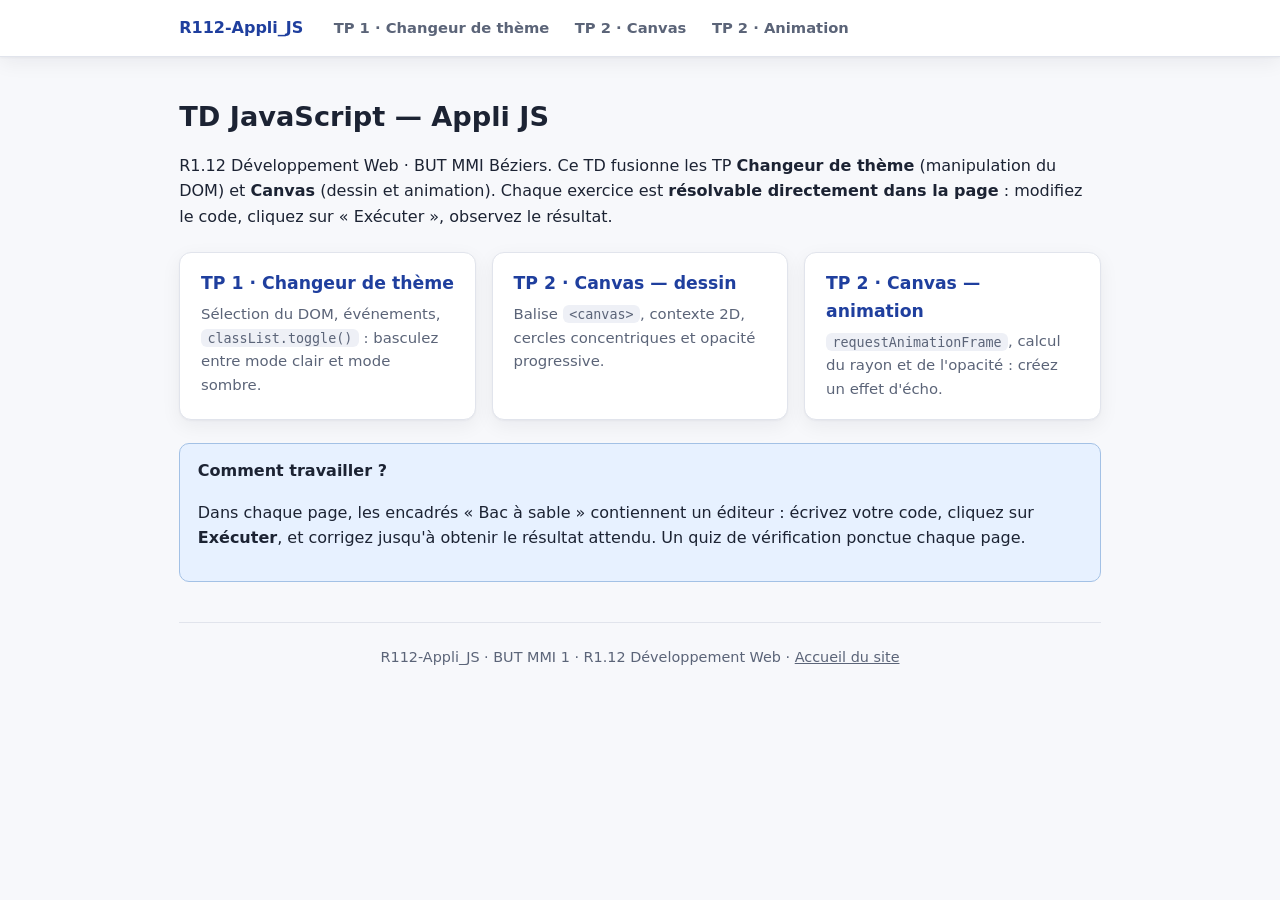
==== index.html @ 881c13f1 "TP fusionné Changeur de thème + Canvas, charte bases_de_js, exercices résolvables, corrigés séparés" ====
<!DOCTYPE html>
<html lang="fr">
  <head>
    <meta charset="UTF-8" />
    <meta name="viewport" content="width=device-width, initial-scale=1.0" />
    <title>R112-Appli_JS — TD JavaScript</title>
    <link rel="stylesheet" href="css/style.css" />
  </head>
  <body>
    <a class="skip-link" href="#contenu">Aller au contenu</a>
    <header class="site-header">
      <div class="wrap">
        <a class="brand" href="index.html">R112-Appli_JS</a>
        <nav>
          <a href="td/theme.html">TP 1 · Changeur de thème</a>
          <a href="td/canvas.html">TP 2 · Canvas</a>
          <a href="td/canvas-animation.html">TP 2 · Animation</a>
        </nav>
      </div>
    </header>

    <main id="contenu">
      <h1>TD JavaScript — Appli JS</h1>
      <p>
        R1.12 Développement Web · BUT MMI Béziers. Ce TD fusionne les TP
        <strong>Changeur de thème</strong> (manipulation du DOM) et
        <strong>Canvas</strong> (dessin et animation). Chaque exercice est
        <strong>résolvable directement dans la page</strong> : modifiez le code,
        cliquez sur « Exécuter », observez le résultat.
      </p>

      <div class="cards">
        <a class="card" href="td/theme.html">
          <h3>TP 1 · Changeur de thème</h3>
          <p>Sélection du DOM, événements, <code>classList.toggle()</code> : basculez entre mode clair et mode sombre.</p>
        </a>
        <a class="card" href="td/canvas.html">
          <h3>TP 2 · Canvas — dessin</h3>
          <p>Balise <code>&lt;canvas&gt;</code>, contexte 2D, cercles concentriques et opacité progressive.</p>
        </a>
        <a class="card" href="td/canvas-animation.html">
          <h3>TP 2 · Canvas — animation</h3>
          <p><code>requestAnimationFrame</code>, calcul du rayon et de l'opacité : créez un effet d'écho.</p>
        </a>
      </div>

      <div class="callout info">
        <h4>Comment travailler ?</h4>
        <p>
          Dans chaque page, les encadrés « Bac à sable » contiennent un éditeur :
          écrivez votre code, cliquez sur <strong>Exécuter</strong>, et corrigez
          jusqu'à obtenir le résultat attendu. Un quiz de vérification ponctue
          chaque page.
        </p>
      </div>

      <footer class="site-footer">
        R112-Appli_JS · BUT MMI 1 · R1.12 Développement Web ·
        <a href="index.html">Accueil du site</a>
      </footer>
    </main>

    <script src="js/bac-a-sable.js"></script>
  </body>
</html>
---- css/style.css ----
/* ============================================================
   R112-Appli_JS — TP fusionné (BUT MMI 1)
   Charte identique à bases_de_js / algorithmique.
   ============================================================ */

:root {
  --bg: #f7f8fb;
  --bg-alt: #ffffff;
  --text: #1c2333;
  --text-muted: #5b6478;
  --border: #e1e4ec;
  --primary: #2f5fd9;
  --primary-dark: #1f3f9e;
  --primary-bg: #eaf0ff;
  --accent-a: #2f7fd9;
  --accent-a-bg: #e7f1ff;
  --accent-b: #b5560f;
  --accent-b-bg: #fdeee0;
  --ok: #1f8a55;
  --ok-bg: #e5f6ec;
  --warn: #b8871a;
  --warn-bg: #fbf1dc;
  --danger: #c23b3b;
  --danger-bg: #fbe8e8;
  --code-bg: #eef0f6;
  --shadow: 0 1px 2px rgba(20, 25, 40, 0.04), 0 6px 20px rgba(20, 25, 40, 0.06);
  --radius: 12px;
  font-size: 16px;
}

@media (prefers-color-scheme: dark) {
  :root {
    --bg: #12141c;
    --bg-alt: #1a1d29;
    --text: #e7e9f2;
    --text-muted: #a2a8bd;
    --border: #2a2e3d;
    --primary: #6f93ef;
    --primary-dark: #a9c0f7;
    --primary-bg: #1c2740;
    --accent-a: #6fa8ef;
    --accent-a-bg: #17263d;
    --accent-b: #e0955a;
    --accent-b-bg: #3a2716;
    --ok: #55c98a;
    --ok-bg: #113524;
    --warn: #e3b955;
    --warn-bg: #3a2f10;
    --danger: #e37272;
    --danger-bg: #3a1a1a;
    --code-bg: #20232f;
    --shadow: 0 1px 2px rgba(0, 0, 0, 0.3), 0 6px 20px rgba(0, 0, 0, 0.35);
  }
}

* { box-sizing: border-box; }

body {
  margin: 0;
  background: var(--bg);
  color: var(--text);
  font-family: "Segoe UI", system-ui, -apple-system, "Helvetica Neue", Arial, sans-serif;
  line-height: 1.6;
}

/* ---------- En-tête / pied de page ---------- */

.site-header {
  position: sticky;
  top: 0;
  z-index: 20;
  background: var(--bg-alt);
  border-bottom: 1px solid var(--border);
  box-shadow: var(--shadow);
}
.site-header .wrap {
  max-width: 60rem;
  margin: 0 auto;
  padding: 0.7rem 1.2rem;
  display: flex;
  flex-wrap: wrap;
  align-items: center;
  gap: 0.6rem 1.2rem;
}
.site-header .brand {
  font-weight: 800;
  color: var(--primary-dark);
  text-decoration: none;
}
.site-header nav {
  display: flex;
  flex-wrap: wrap;
  gap: 0.2rem;
}
.site-header nav a {
  color: var(--text-muted);
  text-decoration: none;
  padding: 0.3rem 0.7rem;
  border-radius: 999px;
  font-size: 0.92rem;
  font-weight: 600;
}
.site-header nav a:hover { background: var(--primary-bg); color: var(--primary-dark); }
.site-header nav a.active { background: var(--primary-bg); color: var(--primary-dark); }

.site-footer {
  max-width: 60rem;
  margin: 2.5rem auto 0;
  padding: 1.4rem 1.2rem 2.2rem;
  border-top: 1px solid var(--border);
  color: var(--text-muted);
  font-size: 0.9rem;
  text-align: center;
}
footer a { color: inherit; }

main {
  max-width: 60rem;
  margin: 0 auto;
  padding: 1.6rem 1.2rem 0;
}

h1 { font-size: 1.7rem; line-height: 1.25; }
h2 { font-size: 1.3rem; margin-top: 2.2rem; }
h3 { font-size: 1.08rem; }

a { color: var(--primary); }

code {
  background: var(--code-bg);
  border-radius: 6px;
  padding: 0.1rem 0.4rem;
  font-family: ui-monospace, "Cascadia Code", Consolas, monospace;
  font-size: 0.9em;
}
pre {
  background: var(--code-bg);
  border-radius: 10px;
  padding: 0.9rem 1.1rem;
  overflow-x: auto;
}
pre code { background: transparent; padding: 0; }

.skip-link {
  position: absolute;
  left: -9999px;
}
.skip-link:focus {
  left: 1rem; top: 1rem;
  background: var(--bg-alt); padding: 0.5rem 1rem;
  border-radius: 8px; z-index: 50;
}

/* ---------- Cartes du menu ---------- */

.cards {
  display: grid;
  gap: 1rem;
  grid-template-columns: repeat(auto-fit, minmax(240px, 1fr));
  margin: 1.4rem 0;
}
.card {
  display: block;
  background: var(--bg-alt);
  border: 1px solid var(--border);
  border-radius: var(--radius);
  padding: 1.1rem 1.3rem;
  text-decoration: none;
  color: inherit;
  box-shadow: var(--shadow);
  transition: transform 0.12s ease;
}
.card:hover { transform: translateY(-2px); }
.card h3 { margin: 0 0 0.3rem; color: var(--primary-dark); }
.card p { margin: 0; color: var(--text-muted); font-size: 0.93rem; }

/* ---------- Encadrés ---------- */

.callout {
  border-radius: 10px;
  padding: 0.9rem 1.1rem;
  margin: 1.1rem 0;
  border: 1px solid var(--border);
  background: var(--bg-alt);
}
.callout h4 { margin: 0 0 0.4rem; }
.callout.warn { background: var(--warn-bg); border-color: color-mix(in srgb, var(--warn) 35%, var(--border)); }
.callout.info { background: var(--accent-a-bg); border-color: color-mix(in srgb, var(--accent-a) 35%, var(--border)); }
.callout.ok { background: var(--ok-bg); border-color: color-mix(in srgb, var(--ok) 35%, var(--border)); }

.note {
  background: var(--accent-a-bg);
  border: 1px solid color-mix(in srgb, var(--accent-a) 35%, var(--border));
  border-radius: 10px;
  padding: 0.9rem 1.1rem;
  margin: 1.1rem 0;
}

/* ---------- Bac à sable (exercices résolvables) ---------- */

.essai {
  background: var(--bg-alt);
  border: 1px solid var(--border);
  border-radius: var(--radius);
  padding: 0.9rem 1.1rem;
  margin: 1.1rem 0;
  box-shadow: var(--shadow);
}
.essai-titre {
  font-weight: 800;
  font-size: 0.85rem;
  text-transform: uppercase;
  letter-spacing: 0.05em;
  color: var(--accent-b);
  margin-bottom: 0.6rem;
}
.essai textarea {
  width: 100%;
  min-height: 9rem;
  resize: vertical;
  font-family: ui-monospace, "Cascadia Code", Consolas, monospace;
  font-size: 0.9rem;
  background: var(--code-bg);
  color: var(--text);
  border: 1px solid var(--border);
  border-radius: 10px;
  padding: 0.8rem;
  white-space: pre;
}
.essai-actions { display: flex; gap: 0.6rem; margin-top: 0.7rem; flex-wrap: wrap; }
.essai button {
  font: inherit;
  font-weight: 700;
  border: none;
  border-radius: 999px;
  padding: 0.45rem 1.1rem;
  cursor: pointer;
  background: var(--primary);
  color: #fff;
}
.essai button.secondary { background: var(--code-bg); color: var(--text); }
.essai-output {
  margin-top: 0.8rem;
  background: #10131c;
  color: #d7e2ff;
  font-family: ui-monospace, Consolas, monospace;
  font-size: 0.85rem;
  border-radius: 10px;
  padding: 0.8rem;
  min-height: 2.2rem;
  max-height: 18rem;
  overflow: auto;
  white-space: pre-wrap;
}
.essai-output:empty { display: none; }
.essai-output .err { color: #ff9d9d; }

.essai-demo {
  margin-top: 0.8rem;
  border: 1px dashed var(--border);
  border-radius: 10px;
  padding: 0.9rem;
  min-height: 2rem;
}

/* ---------- Quiz ---------- */

.quiz {
  background: var(--bg-alt);
  border: 1px solid var(--border);
  border-radius: var(--radius);
  padding: 1rem 1.2rem;
  margin: 1.1rem 0;
}
.quiz-question { font-weight: 700; margin-top: 0; }
.quiz-choix { display: flex; flex-wrap: wrap; gap: 0.5rem; }
.quiz-choix button {
  font: inherit;
  border: 1px solid var(--border);
  background: var(--bg);
  color: var(--text);
  border-radius: 999px;
  padding: 0.35rem 1rem;
  cursor: pointer;
}
.quiz-choix button.correct { background: var(--ok-bg); border-color: var(--ok); color: var(--ok); font-weight: 700; }
.quiz-choix button.wrong { background: var(--danger-bg); border-color: var(--danger); color: var(--danger); }
.quiz-explication {
  background: var(--ok-bg);
  border: 1px solid color-mix(in srgb, var(--ok) 35%, var(--border));
  border-radius: 10px;
  padding: 0.7rem 1rem;
  margin-top: 0.8rem;
}

/* ---------- Aperçu de la démo ---------- */

.apercu {
  background: var(--bg-alt);
  border: 1px solid var(--border);
  border-radius: var(--radius);
  padding: 1rem;
  margin: 1.1rem 0;
}
.apercu canvas { max-width: 100%; background: #fff; border: 1px solid var(--border); border-radius: 8px; }

/* Bouton de thème du TP 1 */

#toggle-theme-btn {
  font: inherit;
  font-weight: 700;
  border: none;
  border-radius: 999px;
  padding: 0.55rem 1.3rem;
  cursor: pointer;
  background: var(--primary);
  color: #fff;
}
.dark-theme {
  --bg: #12141c;
  --bg-alt: #1a1d29;
  --text: #e7e9f2;
  --text-muted: #a2a8bd;
  --border: #2a2e3d;
  --primary: #6f93ef;
  --primary-dark: #a9c0f7;
  --primary-bg: #1c2740;
  --code-bg: #20232f;
}

@media (max-width: 700px) {
  .site-header { position: static; }
}
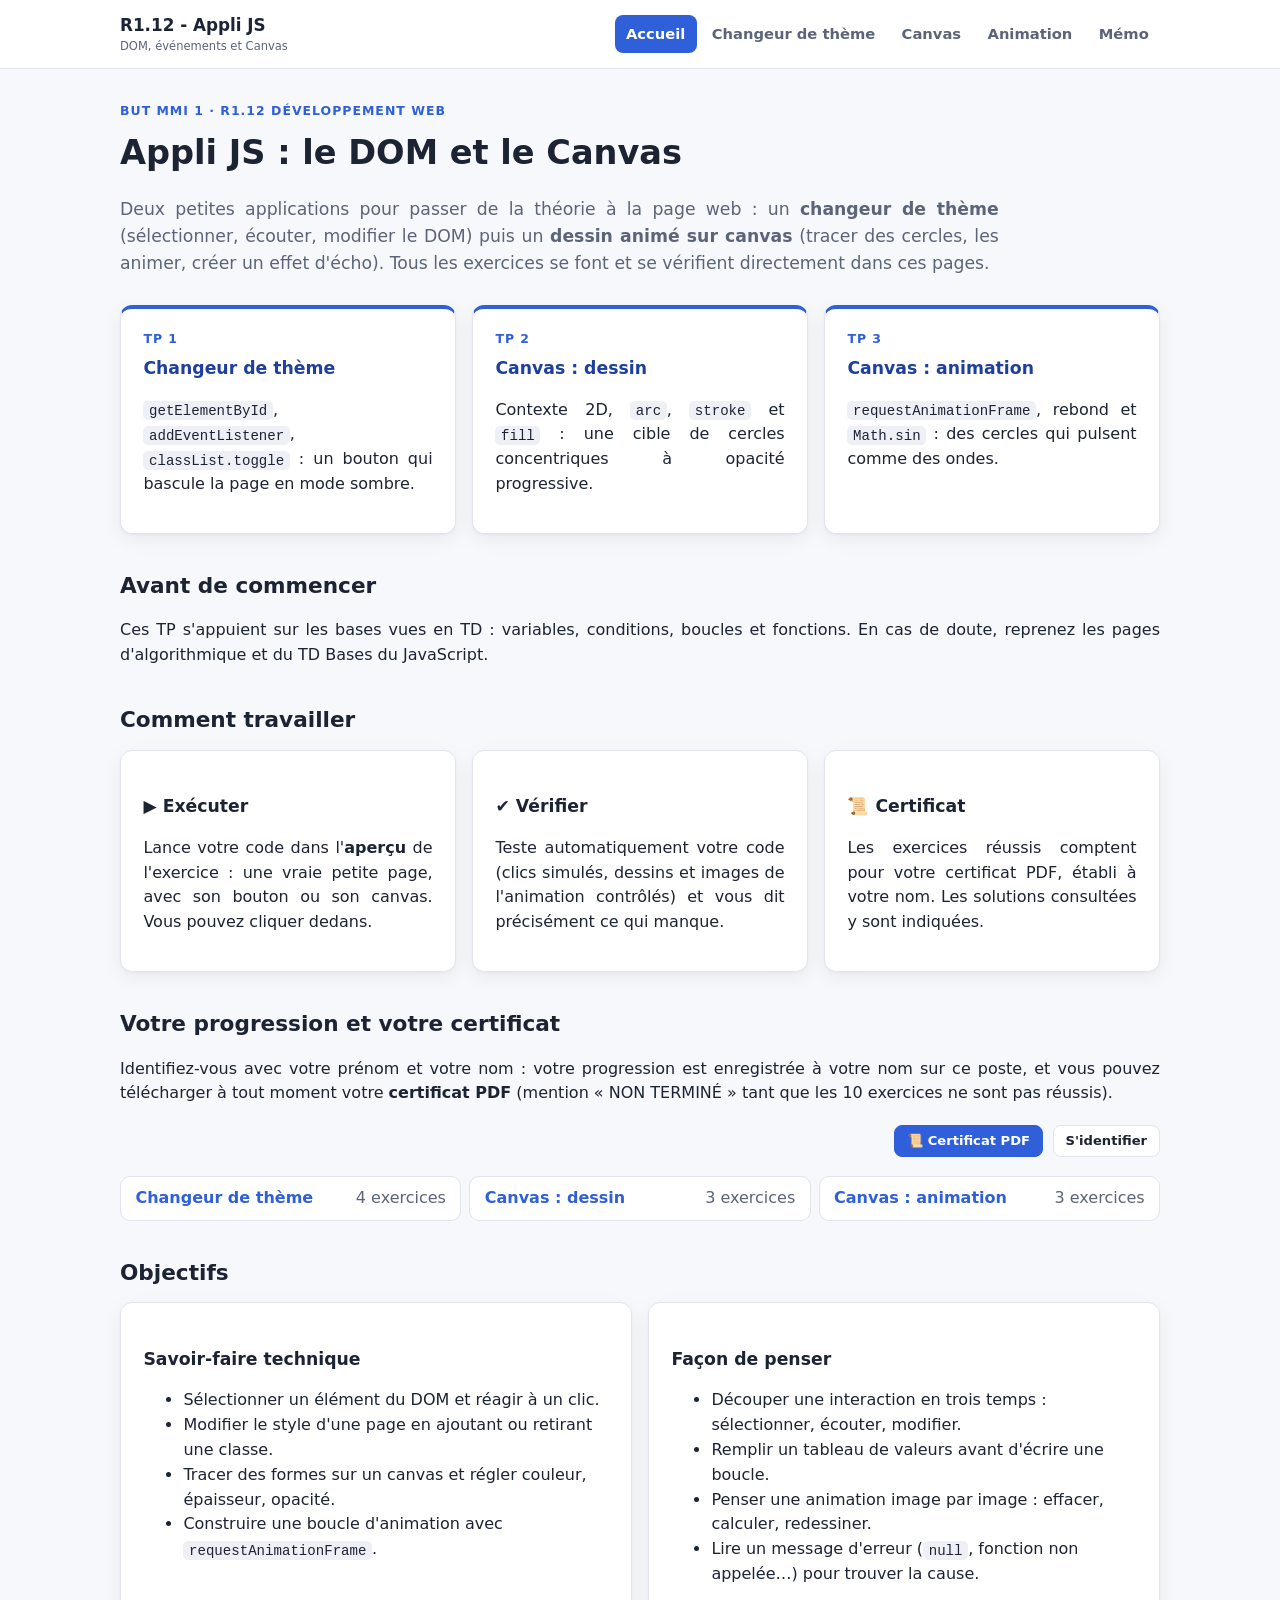
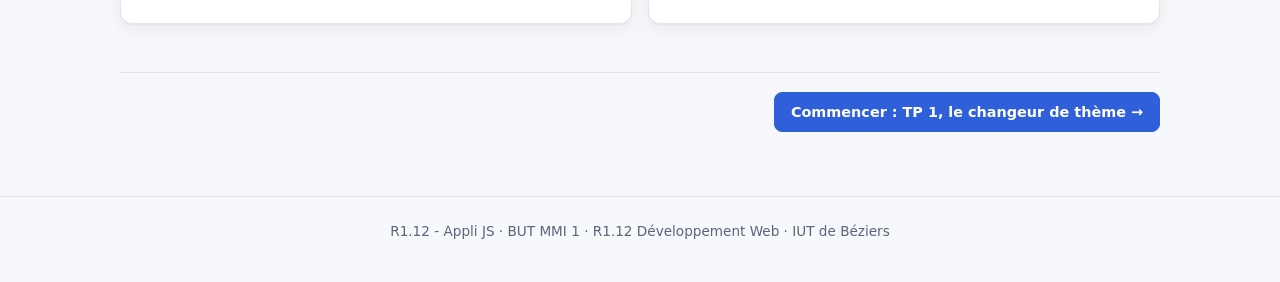
==== commit edf784a7: "Refonte dans l'esprit de bases_de_js : cours, ateliers vérifiés et certificat PDF Les exercices d'or" ====
--- a/index.html
+++ b/index.html
@@ -1,65 +1,135 @@
-<!DOCTYPE html>
+<!doctype html>
 <html lang="fr">
   <head>
     <meta charset="UTF-8" />
     <meta name="viewport" content="width=device-width, initial-scale=1.0" />
-    <title>R112-Appli_JS — TD JavaScript</title>
+    <title>R1.12 - Appli JS · BUT MMI 1</title>
+    <link rel="icon" href="data:image/svg+xml,%3Csvg xmlns=%27http://www.w3.org/2000/svg%27 viewBox=%270 0 100 100%27%3E%3Crect x=%276%27 y=%276%27 width=%2788%27 height=%2788%27 rx=%2714%27 fill=%27%232f5fd9%27/%3E%3Ccircle cx=%2750%27 cy=%2750%27 r=%2730%27 fill=%27none%27 stroke=%27%23fff%27 stroke-width=%278%27/%3E%3Ccircle cx=%2750%27 cy=%2750%27 r=%2712%27 fill=%27%23b5560f%27/%3E%3C/svg%3E" />
     <link rel="stylesheet" href="css/style.css" />
   </head>
-  <body>
+  <body data-page="index">
     <a class="skip-link" href="#contenu">Aller au contenu</a>
+
     <header class="site-header">
-      <div class="wrap">
-        <a class="brand" href="index.html">R112-Appli_JS</a>
-        <nav>
-          <a href="td/theme.html">TP 1 · Changeur de thème</a>
-          <a href="td/canvas.html">TP 2 · Canvas</a>
-          <a href="td/canvas-animation.html">TP 2 · Animation</a>
-        </nav>
-      </div>
+      <nav class="nav-wrap">
+        <a class="brand" href="index.html"
+          >R1.12 - Appli JS
+          <small>DOM, événements et Canvas</small>
+        </a>
+        <div class="site-nav">
+          <a href="index.html" data-nav="index">Accueil</a>
+          <a href="theme.html" data-nav="theme">Changeur de thème</a>
+          <a href="canvas.html" data-nav="canvas">Canvas</a>
+          <a href="animation.html" data-nav="animation">Animation</a>
+          <a href="memo.html" data-nav="memo">Mémo</a>
+        </div>
+      </nav>
     </header>
 
     <main id="contenu">
-      <h1>TD JavaScript — Appli JS</h1>
-      <p>
-        R1.12 Développement Web · BUT MMI Béziers. Ce TD fusionne les TP
-        <strong>Changeur de thème</strong> (manipulation du DOM) et
-        <strong>Canvas</strong> (dessin et animation). Chaque exercice est
-        <strong>résolvable directement dans la page</strong> : modifiez le code,
-        cliquez sur « Exécuter », observez le résultat.
+      <p class="eyebrow">BUT MMI 1 · R1.12 Développement Web</p>
+      <h1>Appli JS : le DOM et le Canvas</h1>
+      <p class="lede">
+        Deux petites applications pour passer de la théorie à la page web :
+        un <strong>changeur de thème</strong> (sélectionner, écouter,
+        modifier le DOM) puis un <strong>dessin animé sur canvas</strong>
+        (tracer des cercles, les animer, créer un effet d'écho). Tous les
+        exercices se font et se vérifient directement dans ces pages.
       </p>
 
-      <div class="cards">
-        <a class="card" href="td/theme.html">
-          <h3>TP 1 · Changeur de thème</h3>
-          <p>Sélection du DOM, événements, <code>classList.toggle()</code> : basculez entre mode clair et mode sombre.</p>
+      <div class="grid cols-3" style="margin-top: 1.8rem">
+        <a class="card carte-lien" href="theme.html">
+          <p class="eyebrow">TP 1</p>
+          <h3>Changeur de thème</h3>
+          <p><code>getElementById</code>, <code>addEventListener</code>, <code>classList.toggle</code> : un bouton qui bascule la page en mode sombre.</p>
         </a>
-        <a class="card" href="td/canvas.html">
-          <h3>TP 2 · Canvas — dessin</h3>
-          <p>Balise <code>&lt;canvas&gt;</code>, contexte 2D, cercles concentriques et opacité progressive.</p>
+        <a class="card carte-lien" href="canvas.html">
+          <p class="eyebrow">TP 2</p>
+          <h3>Canvas : dessin</h3>
+          <p>Contexte 2D, <code>arc</code>, <code>stroke</code> et <code>fill</code> : une cible de cercles concentriques à opacité progressive.</p>
         </a>
-        <a class="card" href="td/canvas-animation.html">
-          <h3>TP 2 · Canvas — animation</h3>
-          <p><code>requestAnimationFrame</code>, calcul du rayon et de l'opacité : créez un effet d'écho.</p>
+        <a class="card carte-lien" href="animation.html">
+          <p class="eyebrow">TP 3</p>
+          <h3>Canvas : animation</h3>
+          <p><code>requestAnimationFrame</code>, rebond et <code>Math.sin</code> : des cercles qui pulsent comme des ondes.</p>
         </a>
       </div>
 
-      <div class="callout info">
-        <h4>Comment travailler ?</h4>
-        <p>
-          Dans chaque page, les encadrés « Bac à sable » contiennent un éditeur :
-          écrivez votre code, cliquez sur <strong>Exécuter</strong>, et corrigez
-          jusqu'à obtenir le résultat attendu. Un quiz de vérification ponctue
-          chaque page.
-        </p>
+      <h2>Avant de commencer</h2>
+      <p>
+        Ces TP s'appuient sur les bases vues en TD : variables, conditions,
+        boucles et fonctions. En cas de doute, reprenez les pages
+        d'algorithmique et du TD Bases du JavaScript.
+      </p>
+
+      <h2>Comment travailler</h2>
+      <div class="grid cols-3">
+        <div class="card">
+          <h3>▶ Exécuter</h3>
+          <p>Lance votre code dans l'<strong>aperçu</strong> de l'exercice : une vraie petite page, avec son bouton ou son canvas. Vous pouvez cliquer dedans.</p>
+        </div>
+        <div class="card">
+          <h3>✔ Vérifier</h3>
+          <p>Teste automatiquement votre code (clics simulés, dessins et images de l'animation contrôlés) et vous dit précisément ce qui manque.</p>
+        </div>
+        <div class="card">
+          <h3>📜 Certificat</h3>
+          <p>Les exercices réussis comptent pour votre certificat PDF, établi à votre nom. Les solutions consultées y sont indiquées.</p>
+        </div>
       </div>
 
-      <footer class="site-footer">
-        R112-Appli_JS · BUT MMI 1 · R1.12 Développement Web ·
-        <a href="index.html">Accueil du site</a>
-      </footer>
+      <h2>Votre progression et votre certificat</h2>
+      <p>
+        Identifiez-vous avec votre prénom et votre nom : votre progression est
+        enregistrée à votre nom sur ce poste, et vous pouvez télécharger à
+        tout moment votre <strong>certificat PDF</strong> (mention « NON
+        TERMINÉ » tant que les 10 exercices ne sont pas réussis).
+      </p>
+      <div class="session-barre">
+        <span id="etudiant-nom" class="session-nom"></span>
+        <button type="button" class="btn petit" id="ouvrir-certificat">📜 Certificat PDF</button>
+        <button type="button" class="btn secondary petit" id="changer-etudiant">S'identifier</button>
+      </div>
+      <ul class="progression-tp" id="progression-tp"></ul>
+
+      <h2>Objectifs</h2>
+      <div class="grid cols-2">
+        <div class="card">
+          <h3>Savoir-faire technique</h3>
+          <ul>
+            <li>Sélectionner un élément du DOM et réagir à un clic.</li>
+            <li>Modifier le style d'une page en ajoutant ou retirant une classe.</li>
+            <li>Tracer des formes sur un canvas et régler couleur, épaisseur, opacité.</li>
+            <li>Construire une boucle d'animation avec <code>requestAnimationFrame</code>.</li>
+          </ul>
+        </div>
+        <div class="card">
+          <h3>Façon de penser</h3>
+          <ul>
+            <li>Découper une interaction en trois temps : sélectionner, écouter, modifier.</li>
+            <li>Remplir un tableau de valeurs avant d'écrire une boucle.</li>
+            <li>Penser une animation image par image : effacer, calculer, redessiner.</li>
+            <li>Lire un message d'erreur (<code>null</code>, fonction non appelée…) pour trouver la cause.</li>
+          </ul>
+        </div>
+      </div>
+
+      <nav class="suite" aria-label="Suite du parcours">
+        <a class="btn" href="theme.html">Commencer : TP 1, le changeur de thème →</a>
+      </nav>
     </main>
 
-    <script src="js/bac-a-sable.js"></script>
+    <footer class="site-footer">
+      R1.12 - Appli JS · BUT MMI 1 · R1.12 Développement Web · IUT de Béziers
+    </footer>
+
+    <script src="js/main.js"></script>
+    <script src="js/vendor/jspdf.umd.min.js"></script>
+    <script src="js/certificat-logos.js"></script>
+    <script src="js/certificat.js"></script>
+    <script src="js/parcours.js"></script>
+    <script src="js/atelier.js"></script>
+    <script src="js/exercices-data.js"></script>
+    <script src="js/exercices.js"></script>
   </body>
 </html>
--- a/css/style.css
+++ b/css/style.css
@@ -1,6 +1,7 @@
 /* ============================================================
-   R112-Appli_JS — TP fusionné (BUT MMI 1)
-   Charte identique à bases_de_js / algorithmique.
+   R1.12 - Appli JS (BUT MMI 1)
+   Même charte que bases_de_js (algorithmique) et le TP R3.14 Travail
+   collaboratif, plus les ateliers DOM / Canvas en fin de fichier.
    ============================================================ */
 
 :root {
@@ -53,17 +54,54 @@
   }
 }
 
-* { box-sizing: border-box; }
-
+* {
+  box-sizing: border-box;
+}
+
+html,
 body {
   margin: 0;
+  padding: 0;
   background: var(--bg);
   color: var(--text);
-  font-family: "Segoe UI", system-ui, -apple-system, "Helvetica Neue", Arial, sans-serif;
-  line-height: 1.6;
-}
-
-/* ---------- En-tête / pied de page ---------- */
+  font-family:
+    "Segoe UI",
+    system-ui,
+    -apple-system,
+    Roboto,
+    Helvetica,
+    Arial,
+    sans-serif;
+  line-height: 1.55;
+}
+
+a {
+  color: var(--primary);
+}
+a:hover {
+  color: var(--primary-dark);
+}
+
+img,
+svg {
+  max-width: 100%;
+}
+
+.skip-link {
+  position: absolute;
+  left: -999px;
+  top: 0;
+  background: var(--primary);
+  color: #fff;
+  padding: 0.5em 1em;
+  z-index: 100;
+}
+.skip-link:focus {
+  left: 0.5em;
+  top: 0.5em;
+}
+
+/* ---------- Layout ---------- */
 
 .site-header {
   position: sticky;
@@ -71,263 +109,1363 @@
   z-index: 20;
   background: var(--bg-alt);
   border-bottom: 1px solid var(--border);
+}
+
+.nav-wrap {
+  max-width: 1080px;
+  margin: 0 auto;
+  padding: 0.75rem 1.25rem;
+  display: flex;
+  align-items: center;
+  gap: 1.5rem;
+  flex-wrap: wrap;
+}
+
+.brand {
+  font-weight: 700;
+  font-size: 1.05rem;
+  color: var(--text);
+  text-decoration: none;
+  white-space: nowrap;
+}
+.brand small {
+  display: block;
+  font-weight: 400;
+  font-size: 0.72rem;
+  color: var(--text-muted);
+}
+
+.site-nav {
+  display: flex;
+  flex-wrap: wrap;
+  gap: 0.25rem;
+  margin-left: auto;
+}
+
+.site-nav a {
+  text-decoration: none;
+  color: var(--text-muted);
+  padding: 0.45rem 0.7rem;
+  border-radius: 8px;
+  font-size: 0.92rem;
+  font-weight: 600;
+}
+.site-nav a:hover {
+  background: var(--primary-bg);
+  color: var(--primary-dark);
+}
+.site-nav a.active {
+  background: var(--primary);
+  color: #fff;
+}
+
+main {
+  max-width: 1080px;
+  margin: 0 auto;
+  padding: 2rem 1.25rem 4rem;
+}
+
+.site-footer {
+  border-top: 1px solid var(--border);
+  color: var(--text-muted);
+  font-size: 0.85rem;
+  text-align: center;
+  padding: 1.5rem 1rem 2.5rem;
+}
+
+/* ---------- Typography blocks ---------- */
+
+.eyebrow {
+  text-transform: uppercase;
+  letter-spacing: 0.08em;
+  font-size: 0.78rem;
+  font-weight: 700;
+  color: var(--primary);
+  margin: 0 0 0.4rem;
+}
+
+h1 {
+  font-size: clamp(1.6rem, 3vw, 2.1rem);
+  margin: 0 0 0.5rem;
+}
+h2 {
+  font-size: 1.35rem;
+  margin: 2.2rem 0 0.8rem;
+}
+h3 {
+  font-size: 1.08rem;
+  margin: 1.4rem 0 0.5rem;
+}
+
+.lede {
+  font-size: 1.08rem;
+  color: var(--text-muted);
+  max-width: 80ch;
+}
+
+/* Texte courant justifie. Les paragraphes n'ayant pas tous la meme longueur
+   de ligne, le bord droit en dents de scie donnait l'impression d'un texte
+   coupe au hasard. La cesure automatique (<html lang="fr">) evite les
+   espaces beantes que la justification produit sinon en francais. */
+main p,
+main .exo-body li {
+  text-align: justify;
+  hyphens: auto;
+}
+
+/* Sous cette largeur, les lignes sont trop courtes : justifier y creuserait
+   des rivieres blanches au milieu du texte. */
+@media (max-width: 700px) {
+  main p,
+  main .exo-body li {
+    text-align: left;
+    hyphens: manual;
+  }
+}
+
+.pill {
+  display: inline-block;
+  padding: 0.2rem 0.65rem;
+  border-radius: 999px;
+  font-size: 0.78rem;
+  font-weight: 700;
+  background: var(--primary-bg);
+  color: var(--primary-dark);
+}
+
+code,
+pre,
+kbd {
+  font-family: ui-monospace, SFMono-Regular, Menlo, Consolas, monospace;
+  font-size: 0.88em;
+}
+code {
+  background: var(--code-bg);
+  padding: 0.12em 0.4em;
+  border-radius: 5px;
+}
+pre {
+  background: var(--code-bg);
+  padding: 0.9rem 1rem;
+  border-radius: var(--radius);
+  overflow-x: auto;
+}
+pre code {
+  background: none;
+  padding: 0;
+}
+kbd {
+  background: var(--bg-alt);
+  border: 1px solid var(--border);
+  border-bottom-width: 2px;
+  border-radius: 5px;
+  padding: 0.05em 0.45em;
+}
+
+/* ---------- Cards / grid ---------- */
+
+.card {
+  background: var(--bg-alt);
+  border: 1px solid var(--border);
+  border-radius: var(--radius);
   box-shadow: var(--shadow);
-}
-.site-header .wrap {
-  max-width: 60rem;
-  margin: 0 auto;
-  padding: 0.7rem 1.2rem;
+  padding: 1.25rem 1.4rem;
+}
+
+.grid {
+  display: grid;
+  gap: 1rem;
+}
+.grid.cols-2 {
+  grid-template-columns: repeat(auto-fit, minmax(260px, 1fr));
+}
+.grid.cols-3 {
+  grid-template-columns: repeat(auto-fit, minmax(200px, 1fr));
+}
+
+.timeline {
+  list-style: none;
+  margin: 0;
+  padding: 0;
+  display: grid;
+  gap: 0.6rem;
+}
+.timeline li {
+  padding: 0.65rem 0.9rem;
+  background: var(--bg-alt);
+  border: 1px solid var(--border);
+  border-radius: 10px;
+}
+
+/* ---------- Deux colonnes : pseudo-code / JavaScript ----------
+   Reprend les colonnes « rôle A / rôle B » du TP R3.14 : bleu pour le
+   pseudo-code (on réfléchit), orange pour le JavaScript (on code). */
+
+.duo {
+  display: grid;
+  gap: 1rem;
+  grid-template-columns: repeat(auto-fit, minmax(260px, 1fr));
+  margin: 1rem 0 1.2rem;
+}
+.duo > div {
+  border-radius: 10px;
+  padding: 0.9rem 1.1rem;
+  border: 1px solid var(--border);
+  min-width: 0;
+}
+.duo h4 {
+  margin: 0 0 0.5rem;
+  font-size: 0.82rem;
+  text-transform: uppercase;
+  letter-spacing: 0.05em;
+}
+.duo pre {
+  margin: 0;
+  background: var(--bg-alt);
+}
+.duo-a {
+  background: var(--accent-a-bg);
+  border-color: color-mix(in srgb, var(--accent-a) 35%, var(--border)) !important;
+}
+.duo-a h4 {
+  color: var(--accent-a);
+}
+.duo-b {
+  background: var(--accent-b-bg);
+  border-color: color-mix(in srgb, var(--accent-b) 35%, var(--border)) !important;
+}
+.duo-b h4 {
+  color: var(--accent-b);
+}
+
+/* ---------- Encadrés ---------- */
+
+.callout {
+  border-radius: var(--radius);
+  padding: 1rem 1.2rem;
+  border: 1px solid var(--border);
+  background: var(--bg-alt);
+  margin: 1.2rem 0;
+}
+.callout.warn {
+  background: var(--warn-bg);
+  border-color: color-mix(in srgb, var(--warn) 35%, var(--border));
+}
+.callout.ok {
+  background: var(--ok-bg);
+  border-color: color-mix(in srgb, var(--ok) 35%, var(--border));
+}
+.callout.danger {
+  background: var(--danger-bg);
+  border-color: color-mix(in srgb, var(--danger) 35%, var(--border));
+}
+.callout.info {
+  background: var(--primary-bg);
+  border-color: color-mix(in srgb, var(--primary) 35%, var(--border));
+}
+.callout h3,
+.callout h4 {
+  margin-top: 0;
+}
+.callout > :last-child {
+  margin-bottom: 0;
+}
+.callout.warn h4 {
+  color: var(--warn);
+}
+.callout.ok h4 {
+  color: var(--ok);
+}
+.callout.danger h4 {
+  color: var(--danger);
+}
+.callout.info h4 {
+  color: var(--primary-dark);
+}
+
+.info-block {
+  margin-top: 1rem;
+}
+.info-block h4 {
+  margin: 0 0 0.4rem;
+  font-size: 0.88rem;
+  text-transform: uppercase;
+  letter-spacing: 0.04em;
+  color: var(--text-muted);
+}
+.info-block ul {
+  margin: 0;
+  padding-left: 1.2rem;
+}
+.info-block li {
+  margin-bottom: 0.35rem;
+}
+
+/* ---------- Tableaux ---------- */
+
+table {
+  width: 100%;
+  border-collapse: collapse;
+  margin: 1rem 0;
+}
+th,
+td {
+  text-align: left;
+  padding: 0.55rem 0.7rem;
+  border-bottom: 1px solid var(--border);
+  vertical-align: top;
+}
+th {
+  color: var(--text-muted);
+  font-size: 0.82rem;
+  text-transform: uppercase;
+  letter-spacing: 0.03em;
+}
+.table-scroll {
+  overflow-x: auto;
+}
+
+/* ---------- Boutons ---------- */
+
+.btn {
+  display: inline-block;
+  background: var(--primary);
+  color: #fff;
+  text-decoration: none;
+  padding: 0.5rem 1rem;
+  border-radius: 8px;
+  font: inherit;
+  font-weight: 700;
+  font-size: 0.9rem;
+  border: 1px solid var(--primary);
+  cursor: pointer;
+}
+.btn:hover {
+  background: var(--primary-dark);
+  border-color: var(--primary-dark);
+  color: #fff;
+}
+.btn:disabled {
+  opacity: 0.45;
+  cursor: default;
+}
+.btn.secondary {
+  background: var(--bg-alt);
+  color: var(--text);
+  border-color: var(--border);
+}
+.btn.secondary:hover:not(:disabled) {
+  border-color: var(--primary);
+  color: var(--primary-dark);
+}
+.btn.petit {
+  padding: 0.3rem 0.75rem;
+  font-size: 0.82rem;
+}
+
+/* Page précédente / suivante, en bas de chaque chapitre. */
+.suite {
+  display: flex;
+  justify-content: space-between;
+  gap: 1rem;
+  flex-wrap: wrap;
+  margin-top: 3rem;
+  padding-top: 1.2rem;
+  border-top: 1px solid var(--border);
+}
+.suite a:only-child {
+  margin-left: auto;
+}
+
+/* ---------- Schéma entrée → traitement → sortie ---------- */
+
+.flux {
+  display: flex;
+  align-items: stretch;
+  gap: 0.6rem;
+  flex-wrap: wrap;
+  margin: 1.2rem 0;
+}
+.flux-etape {
+  flex: 1 1 180px;
+  background: var(--bg-alt);
+  border: 1px solid var(--border);
+  border-top: 4px solid var(--primary);
+  border-radius: 10px;
+  padding: 0.8rem 1rem;
+}
+.flux-etape:nth-child(3) {
+  border-top-color: var(--accent-b);
+}
+.flux-etape:nth-child(5) {
+  border-top-color: var(--ok);
+}
+.flux-etape strong {
+  display: block;
+  margin-bottom: 0.25rem;
+}
+.flux-etape p {
+  margin: 0;
+  font-size: 0.92rem;
+  color: var(--text-muted);
+  text-align: left;
+}
+.flux-fleche {
+  align-self: center;
+  font-size: 1.4rem;
+  color: var(--text-muted);
+}
+@media (max-width: 700px) {
+  .flux-fleche {
+    transform: rotate(90deg);
+    margin: 0 auto;
+  }
+  .flux-etape {
+    flex-basis: 100%;
+  }
+}
+
+/* ---------- Variables dessinées comme des boîtes ---------- */
+
+.boites {
+  display: flex;
+  flex-wrap: wrap;
+  gap: 1rem;
+  margin: 1rem 0;
+}
+.boite {
+  min-width: 110px;
+  text-align: center;
+}
+.boite-valeur {
+  font-family: ui-monospace, SFMono-Regular, Menlo, Consolas, monospace;
+  font-size: 1.05rem;
+  font-weight: 700;
+  padding: 0.8rem 0.6rem 0.6rem;
+  border: 2px solid var(--primary);
+  border-top-width: 6px;
+  border-radius: 4px 4px 10px 10px;
+  background: var(--bg-alt);
+}
+.boite-nom {
+  display: inline-block;
+  margin-top: 0.35rem;
+  padding: 0.1rem 0.6rem;
+  border-radius: 999px;
+  font-size: 0.8rem;
+  font-weight: 700;
+  background: var(--primary-bg);
+  color: var(--primary-dark);
+}
+
+/* ---------- Exécution pas à pas ---------- */
+
+.trace {
+  background: var(--bg-alt);
+  border: 1px solid var(--border);
+  border-radius: var(--radius);
+  box-shadow: var(--shadow);
+  padding: 1rem 1.1rem 1.1rem;
+  margin: 1.2rem 0 1.6rem;
+}
+.trace-titre {
+  margin: 0 0 0.8rem;
+  font-size: 1rem;
+}
+.trace-parametres {
+  display: flex;
+  flex-wrap: wrap;
+  gap: 0.6rem 1.2rem;
+  align-items: center;
+  margin-bottom: 0.8rem;
+  font-size: 0.9rem;
+}
+.trace-parametres input,
+.trace-parametres select {
+  font: inherit;
+  width: 6.5rem;
+  padding: 0.2rem 0.4rem;
+  border: 1px solid var(--border);
+  border-radius: 6px;
+  background: var(--bg);
+  color: var(--text);
+}
+.trace-grille {
+  display: grid;
+  grid-template-columns: minmax(0, 3fr) minmax(0, 2fr);
+  gap: 1rem;
+}
+@media (max-width: 760px) {
+  .trace-grille {
+    grid-template-columns: 1fr;
+  }
+}
+.trace-code {
+  margin: 0;
+  padding: 0.6rem 0;
+  counter-reset: ligne;
+  overflow-x: auto;
+}
+.trace-code span {
+  display: block;
+  padding: 0.05rem 0.9rem 0.05rem 0.4rem;
+  border-left: 4px solid transparent;
+  white-space: pre;
+  min-height: 1.4em;
+}
+.trace-code span::before {
+  counter-increment: ligne;
+  content: counter(ligne);
+  display: inline-block;
+  width: 1.8em;
+  margin-right: 0.8em;
+  text-align: right;
+  color: var(--text-muted);
+  opacity: 0.7;
+}
+.trace-code span.courante {
+  background: var(--warn-bg);
+  border-left-color: var(--warn);
+  font-weight: 700;
+}
+.trace-etat h4 {
+  margin: 0 0 0.4rem;
+  font-size: 0.78rem;
+  text-transform: uppercase;
+  letter-spacing: 0.05em;
+  color: var(--text-muted);
+}
+.trace-vars {
+  display: flex;
+  flex-wrap: wrap;
+  gap: 0.6rem;
+  margin-bottom: 0.9rem;
+}
+.trace-vars .boite {
+  min-width: 80px;
+}
+.trace-vars .boite-valeur {
+  font-size: 0.95rem;
+  padding: 0.5rem 0.5rem 0.4rem;
+  transition: background-color 0.2s;
+}
+.trace-vars .boite.vide .boite-valeur {
+  color: var(--text-muted);
+  border-style: dashed;
+  font-weight: 400;
+}
+.trace-vars .boite.modifiee .boite-valeur {
+  background: var(--warn-bg);
+  border-color: var(--warn);
+}
+.trace-tableau {
+  display: flex;
+  flex-wrap: wrap;
+  gap: 0;
+  margin-bottom: 0.9rem;
+}
+.trace-case {
+  text-align: center;
+  min-width: 2.8rem;
+}
+.trace-case div {
+  font-family: ui-monospace, SFMono-Regular, Menlo, Consolas, monospace;
+  font-weight: 700;
+  padding: 0.35rem 0.4rem;
+  border: 2px solid var(--primary);
+  margin-left: -2px;
+  background: var(--bg-alt);
+}
+.trace-case small {
+  color: var(--text-muted);
+  font-size: 0.75rem;
+}
+.trace-case.pointee div {
+  background: var(--warn-bg);
+  border-color: var(--warn);
+  position: relative;
+  z-index: 1;
+}
+.trace-case.pointee small {
+  color: var(--warn);
+  font-weight: 700;
+}
+.trace-sortie {
+  margin: 0;
+  min-height: 3.2rem;
+  max-height: 11rem;
+  overflow-y: auto;
+  background: #1c2333;
+  color: #e7e9f2;
+  font-size: 0.85rem;
+  padding: 0.6rem 0.8rem;
+  border-radius: 8px;
+  white-space: pre-wrap;
+}
+.trace-note {
+  margin: 0.9rem 0 0.8rem;
+  padding: 0.6rem 0.9rem;
+  border-radius: 8px;
+  background: var(--primary-bg);
+  color: var(--primary-dark);
+  font-size: 0.93rem;
+  min-height: 2.6rem;
+  text-align: left !important;
+}
+.trace-commandes {
+  display: flex;
+  flex-wrap: wrap;
+  gap: 0.5rem;
+  align-items: center;
+}
+.trace-compteur {
+  margin-left: auto;
+  font-size: 0.85rem;
+  color: var(--text-muted);
+}
+
+/* ---------- Quiz ---------- */
+
+.quiz {
+  background: var(--bg-alt);
+  border: 1px solid var(--border);
+  border-left: 5px solid var(--primary);
+  border-radius: var(--radius);
+  padding: 1rem 1.2rem;
+  margin: 1.2rem 0;
+}
+.quiz-question {
+  font-weight: 700;
+  margin: 0 0 0.6rem;
+}
+.quiz pre {
+  margin: 0 0 0.8rem;
+}
+.quiz-choix {
+  display: grid;
+  gap: 0.45rem;
+}
+.quiz-choix button {
+  text-align: left;
+  font: inherit;
+  padding: 0.5rem 0.8rem;
+  border: 1px solid var(--border);
+  border-radius: 8px;
+  background: var(--bg);
+  color: var(--text);
+  cursor: pointer;
+}
+.quiz-choix button:hover:not(:disabled) {
+  border-color: var(--primary);
+}
+.quiz-choix button:disabled {
+  cursor: default;
+}
+.quiz-choix button.bon {
+  background: var(--ok-bg);
+  border-color: var(--ok);
+  font-weight: 700;
+}
+.quiz-choix button.faux {
+  background: var(--danger-bg);
+  border-color: var(--danger);
+  text-decoration: line-through;
+}
+.quiz-explication {
+  margin: 0.8rem 0 0;
+  padding: 0.6rem 0.9rem;
+  border-radius: 8px;
+  background: var(--ok-bg);
+}
+.quiz-explication[hidden] {
+  display: none;
+}
+
+/* ---------- Remettre dans l'ordre ---------- */
+
+.ordre {
+  background: var(--bg-alt);
+  border: 1px solid var(--border);
+  border-radius: var(--radius);
+  padding: 1rem 1.2rem;
+  margin: 1.2rem 0;
+}
+.ordre-colonnes {
+  display: grid;
+  grid-template-columns: repeat(auto-fit, minmax(240px, 1fr));
+  gap: 1rem;
+}
+.ordre h4 {
+  margin: 0 0 0.5rem;
+  font-size: 0.8rem;
+  text-transform: uppercase;
+  letter-spacing: 0.05em;
+  color: var(--text-muted);
+}
+.ordre-liste {
+  list-style: none;
+  margin: 0;
+  padding: 0;
+  display: grid;
+  gap: 0.4rem;
+  min-height: 2.4rem;
+}
+.ordre-liste button {
+  width: 100%;
+  text-align: left;
+  font: inherit;
+  font-size: 0.93rem;
+  padding: 0.45rem 0.7rem;
+  border: 1px solid var(--border);
+  border-radius: 8px;
+  background: var(--bg);
+  color: var(--text);
+  cursor: pointer;
+}
+.ordre-liste button:hover {
+  border-color: var(--primary);
+}
+ol.ordre-liste {
+  counter-reset: etape;
+}
+ol.ordre-liste button::before {
+  counter-increment: etape;
+  content: counter(etape) '. ';
+  font-weight: 700;
+  color: var(--primary);
+}
+ol.ordre-liste.valide button {
+  border-color: var(--ok);
+  background: var(--ok-bg);
+}
+.ordre-retour {
+  margin: 0.8rem 0 0;
+  font-weight: 600;
+}
+.ordre-retour.ok {
+  color: var(--ok);
+}
+.ordre-retour.ko {
+  color: var(--danger);
+}
+
+/* ---------- Table de vérité interactive ---------- */
+
+.verite {
+  display: grid;
+  grid-template-columns: repeat(auto-fit, minmax(240px, 1fr));
+  gap: 1rem;
+  align-items: start;
+  margin: 1.2rem 0;
+}
+.interrupteur {
+  display: flex;
+  align-items: center;
+  justify-content: space-between;
+  gap: 0.8rem;
+  padding: 0.6rem 0.9rem;
+  margin-bottom: 0.5rem;
+  border: 1px solid var(--border);
+  border-radius: 10px;
+  background: var(--bg-alt);
+}
+.interrupteur button {
+  font: inherit;
+  font-weight: 700;
+  min-width: 5.2rem;
+  padding: 0.3rem 0.7rem;
+  border-radius: 999px;
+  border: 1px solid var(--danger);
+  background: var(--danger-bg);
+  color: var(--danger);
+  cursor: pointer;
+}
+.interrupteur button[aria-pressed='true'] {
+  border-color: var(--ok);
+  background: var(--ok-bg);
+  color: var(--ok);
+}
+.verite-resultats div {
+  display: flex;
+  justify-content: space-between;
+  padding: 0.5rem 0.9rem;
+  border-bottom: 1px solid var(--border);
+  font-family: ui-monospace, SFMono-Regular, Menlo, Consolas, monospace;
+}
+.verite-resultats .vrai {
+  color: var(--ok);
+  font-weight: 700;
+}
+.verite-resultats .faux {
+  color: var(--danger);
+  font-weight: 700;
+}
+
+/* ---------- Bac à sable : éditeur + console ---------- */
+
+.essai {
+  border: 1px solid var(--border);
+  border-radius: var(--radius);
+  background: var(--bg-alt);
+  overflow: hidden;
+  margin: 1rem 0 1.4rem;
+}
+.essai-barre {
   display: flex;
   flex-wrap: wrap;
   align-items: center;
-  gap: 0.6rem 1.2rem;
-}
-.site-header .brand {
-  font-weight: 800;
-  color: var(--primary-dark);
-  text-decoration: none;
-}
-.site-header nav {
-  display: flex;
-  flex-wrap: wrap;
-  gap: 0.2rem;
-}
-.site-header nav a {
-  color: var(--text-muted);
-  text-decoration: none;
-  padding: 0.3rem 0.7rem;
-  border-radius: 999px;
-  font-size: 0.92rem;
-  font-weight: 600;
-}
-.site-header nav a:hover { background: var(--primary-bg); color: var(--primary-dark); }
-.site-header nav a.active { background: var(--primary-bg); color: var(--primary-dark); }
-
-.site-footer {
-  max-width: 60rem;
-  margin: 2.5rem auto 0;
-  padding: 1.4rem 1.2rem 2.2rem;
-  border-top: 1px solid var(--border);
-  color: var(--text-muted);
-  font-size: 0.9rem;
-  text-align: center;
-}
-footer a { color: inherit; }
-
-main {
-  max-width: 60rem;
-  margin: 0 auto;
-  padding: 1.6rem 1.2rem 0;
-}
-
-h1 { font-size: 1.7rem; line-height: 1.25; }
-h2 { font-size: 1.3rem; margin-top: 2.2rem; }
-h3 { font-size: 1.08rem; }
-
-a { color: var(--primary); }
-
-code {
-  background: var(--code-bg);
-  border-radius: 6px;
-  padding: 0.1rem 0.4rem;
-  font-family: ui-monospace, "Cascadia Code", Consolas, monospace;
-  font-size: 0.9em;
-}
-pre {
-  background: var(--code-bg);
-  border-radius: 10px;
-  padding: 0.9rem 1.1rem;
-  overflow-x: auto;
-}
-pre code { background: transparent; padding: 0; }
-
-.skip-link {
-  position: absolute;
-  left: -9999px;
-}
-.skip-link:focus {
-  left: 1rem; top: 1rem;
-  background: var(--bg-alt); padding: 0.5rem 1rem;
-  border-radius: 8px; z-index: 50;
-}
-
-/* ---------- Cartes du menu ---------- */
-
-.cards {
-  display: grid;
-  gap: 1rem;
-  grid-template-columns: repeat(auto-fit, minmax(240px, 1fr));
-  margin: 1.4rem 0;
-}
-.card {
+  gap: 0.5rem;
+  padding: 0.5rem 0.8rem;
+  border-bottom: 1px solid var(--border);
+  background: var(--bg);
+  font-size: 0.85rem;
+  color: var(--text-muted);
+}
+.essai-barre strong {
+  margin-right: auto;
+  color: var(--text);
+}
+.essai textarea {
   display: block;
-  background: var(--bg-alt);
-  border: 1px solid var(--border);
-  border-radius: var(--radius);
-  padding: 1.1rem 1.3rem;
-  text-decoration: none;
-  color: inherit;
-  box-shadow: var(--shadow);
-  transition: transform 0.12s ease;
-}
-.card:hover { transform: translateY(-2px); }
-.card h3 { margin: 0 0 0.3rem; color: var(--primary-dark); }
-.card p { margin: 0; color: var(--text-muted); font-size: 0.93rem; }
-
-/* ---------- Encadrés ---------- */
-
-.callout {
-  border-radius: 10px;
-  padding: 0.9rem 1.1rem;
-  margin: 1.1rem 0;
-  border: 1px solid var(--border);
-  background: var(--bg-alt);
-}
-.callout h4 { margin: 0 0 0.4rem; }
-.callout.warn { background: var(--warn-bg); border-color: color-mix(in srgb, var(--warn) 35%, var(--border)); }
-.callout.info { background: var(--accent-a-bg); border-color: color-mix(in srgb, var(--accent-a) 35%, var(--border)); }
-.callout.ok { background: var(--ok-bg); border-color: color-mix(in srgb, var(--ok) 35%, var(--border)); }
-
-.note {
-  background: var(--accent-a-bg);
-  border: 1px solid color-mix(in srgb, var(--accent-a) 35%, var(--border));
-  border-radius: 10px;
-  padding: 0.9rem 1.1rem;
-  margin: 1.1rem 0;
-}
-
-/* ---------- Bac à sable (exercices résolvables) ---------- */
-
-.essai {
-  background: var(--bg-alt);
-  border: 1px solid var(--border);
-  border-radius: var(--radius);
-  padding: 0.9rem 1.1rem;
-  margin: 1.1rem 0;
-  box-shadow: var(--shadow);
-}
-.essai-titre {
-  font-weight: 800;
-  font-size: 0.85rem;
-  text-transform: uppercase;
-  letter-spacing: 0.05em;
-  color: var(--accent-b);
-  margin-bottom: 0.6rem;
-}
-.essai textarea {
   width: 100%;
   min-height: 9rem;
   resize: vertical;
-  font-family: ui-monospace, "Cascadia Code", Consolas, monospace;
-  font-size: 0.9rem;
+  border: none;
+  padding: 0.8rem 1rem;
   background: var(--code-bg);
   color: var(--text);
-  border: 1px solid var(--border);
+  font-family: ui-monospace, SFMono-Regular, Menlo, Consolas, monospace;
+  font-size: 0.88rem;
+  line-height: 1.5;
+  tab-size: 2;
+}
+.essai textarea:focus {
+  outline: 2px solid var(--primary);
+  outline-offset: -2px;
+}
+.essai-sortie {
+  margin: 0;
+  border-radius: 0;
+  min-height: 2.8rem;
+  max-height: 14rem;
+  overflow-y: auto;
+  background: #1c2333;
+  color: #e7e9f2;
+  font-size: 0.85rem;
+  white-space: pre-wrap;
+}
+.essai-sortie .erreur {
+  color: #ff9b9b;
+}
+.essai-sortie .discret {
+  color: #8b93a8;
+}
+.essai-verdict {
+  margin: 0;
+  padding: 0.6rem 1rem;
+  font-weight: 600;
+  font-size: 0.92rem;
+  text-align: left !important;
+}
+.essai-verdict[hidden] {
+  display: none;
+}
+.essai-verdict.ok {
+  background: var(--ok-bg);
+  color: var(--ok);
+}
+.essai-verdict.ko {
+  background: var(--danger-bg);
+  color: var(--danger);
+}
+
+/* ---------- Exercices en accordéon (fiches du TP R3.14) ---------- */
+
+.exo-toolbar {
+  display: flex;
+  flex-wrap: wrap;
+  gap: 0.75rem;
+  align-items: center;
+  margin-bottom: 1.5rem;
+  padding: 0.9rem 1.1rem;
+  background: var(--bg-alt);
+  border: 1px solid var(--border);
+  border-radius: var(--radius);
+  position: sticky;
+  top: 3.6rem;
+  z-index: 10;
+}
+.filtre {
+  display: inline-flex;
+  flex-wrap: wrap;
+  border: 1px solid var(--border);
+  border-radius: 999px;
+  overflow: hidden;
+}
+.filtre button {
+  border: none;
+  background: transparent;
+  color: var(--text-muted);
+  padding: 0.4rem 0.9rem;
+  font: inherit;
+  font-weight: 700;
+  font-size: 0.85rem;
+  cursor: pointer;
+}
+.filtre button.active {
+  background: var(--primary-bg);
+  color: var(--primary-dark);
+}
+.progress-text {
+  color: var(--text-muted);
+  font-size: 0.88rem;
+  margin-left: auto;
+}
+
+.exo {
+  margin-bottom: 1.1rem;
+  border-radius: var(--radius);
+}
+.exo[hidden] {
+  display: none;
+}
+.exo-head {
+  display: flex;
+  align-items: center;
+  gap: 0.9rem;
+  padding: 1rem 1.2rem;
+  cursor: pointer;
+  background: var(--bg-alt);
+  border: 1px solid var(--border);
+  border-radius: var(--radius);
+}
+.exo-head:hover {
+  border-color: var(--primary);
+}
+.exo.open .exo-head {
+  border-bottom-left-radius: 0;
+  border-bottom-right-radius: 0;
+}
+.exo-check {
+  width: 1.15rem;
+  height: 1.15rem;
+  accent-color: var(--ok);
+  flex: none;
+}
+.exo-num {
+  flex: none;
+  width: 2.1rem;
+  height: 2.1rem;
+  border-radius: 50%;
+  background: var(--primary-bg);
+  color: var(--primary-dark);
+  display: flex;
+  align-items: center;
+  justify-content: center;
+  font-weight: 700;
+}
+.exo.done .exo-num {
+  background: var(--ok-bg);
+  color: var(--ok);
+}
+.exo-head h3 {
+  margin: 0;
+  font-size: 1.02rem;
+  flex: 1;
+}
+.exo-meta {
+  font-size: 0.8rem;
+  color: var(--text-muted);
+  white-space: nowrap;
+}
+.exo-caret {
+  transition: transform 0.15s ease;
+  color: var(--text-muted);
+}
+.exo.open .exo-caret {
+  transform: rotate(90deg);
+}
+.exo-body {
+  display: none;
+  border: 1px solid var(--border);
+  border-top: none;
+  border-bottom-left-radius: var(--radius);
+  border-bottom-right-radius: var(--radius);
+  padding: 1.2rem 1.3rem;
+  background: var(--bg);
+}
+.exo.open .exo-body {
+  display: block;
+}
+.exo-actions {
+  display: flex;
+  flex-wrap: wrap;
+  gap: 0.5rem;
+  margin-top: 0.6rem;
+}
+.indice,
+.solution {
+  margin-top: 0.8rem;
   border-radius: 10px;
-  padding: 0.8rem;
-  white-space: pre;
-}
-.essai-actions { display: flex; gap: 0.6rem; margin-top: 0.7rem; flex-wrap: wrap; }
-.essai button {
+  padding: 0.8rem 1rem;
+}
+.indice[hidden],
+.solution[hidden] {
+  display: none;
+}
+.indice {
+  background: var(--warn-bg);
+  border: 1px solid color-mix(in srgb, var(--warn) 35%, var(--border));
+}
+.solution {
+  background: var(--ok-bg);
+  border: 1px solid color-mix(in srgb, var(--ok) 35%, var(--border));
+}
+.solution pre {
+  background: var(--bg-alt);
+  margin: 0.4rem 0 0;
+}
+
+.niveau {
+  display: inline-block;
+  padding: 0.1rem 0.55rem;
+  border-radius: 999px;
+  font-size: 0.72rem;
+  font-weight: 700;
+  margin-left: 0.4rem;
+  vertical-align: middle;
+}
+.niveau-1 {
+  background: var(--ok-bg);
+  color: var(--ok);
+}
+.niveau-2 {
+  background: var(--warn-bg);
+  color: var(--warn);
+}
+.niveau-3 {
+  background: var(--danger-bg);
+  color: var(--danger);
+}
+
+footer a {
+  color: inherit;
+}
+
+/* Sur téléphone, le menu passe sur plusieurs lignes : collé en haut, il
+   masquerait une bonne partie de l'écran. */
+@media (max-width: 700px) {
+  .site-header,
+  .exo-toolbar {
+    position: static;
+  }
+}
+
+/* ---------- Illustrations ---------- */
+
+/* L'image porte déjà son propre fond : un cadre autour ferait doublon. */
+.diagram {
+  margin: 1.5rem 0;
+}
+.diagram img {
+  display: block;
+  width: 100%;
+  max-width: 820px;
+  height: auto;
+  margin: 0 auto;
+  border-radius: var(--radius);
+}
+/* Schéma en longueur : il occupe toute la largeur pour rester lisible. */
+.diagram.large img {
+  max-width: 100%;
+}
+/* Image à fond transparent et texte blanc : elle a besoin d'un fond foncé
+   pour rester lisible, en mode clair comme en mode sombre. */
+.diagram.fond-sombre img {
+  background: #1c2333;
+  padding: 0.5rem;
+}
+/* Image à fond transparent et texte foncé : fond blanc pour qu'elle reste
+   lisible en mode sombre. */
+.diagram.fond-clair img {
+  background: #ffffff;
+  padding: 0.5rem;
+}
+/* Schéma en hauteur : on limite sa largeur pour qu'il ne prenne pas tout
+   l'écran. */
+.diagram.etroit img {
+  max-width: 540px;
+}
+
+/* ---------- Session étudiant et certificat (page Exercices) ---------- */
+
+.session-barre {
+  display: flex;
+  flex-wrap: wrap;
+  align-items: center;
+  gap: 0.6rem;
+  margin: 1.2rem 0;
+}
+.session-nom {
+  font-weight: 700;
+  margin-right: auto;
+}
+
+.fenetre-modale {
+  position: fixed;
+  inset: 0;
+  z-index: 50;
+  display: flex;
+  align-items: center;
+  justify-content: center;
+  padding: 1rem;
+  background: rgba(12, 15, 25, 0.6);
+}
+.fenetre-modale[hidden] {
+  display: none;
+}
+.fenetre {
+  width: min(460px, 100%);
+  max-height: 90vh;
+  overflow-y: auto;
+  padding: 1.5rem 1.6rem;
+  background: var(--bg-alt);
+  border: 1px solid var(--border);
+  border-radius: var(--radius);
+  box-shadow: var(--shadow);
+}
+.fenetre h2 {
+  margin: 0 0 0.7rem;
+  font-size: 1.25rem;
+}
+.fenetre p {
+  text-align: left !important;
+}
+.fenetre label {
+  display: block;
+  margin: 0.7rem 0 0.25rem;
+  font-weight: 700;
+  font-size: 0.9rem;
+}
+.fenetre input {
+  width: 100%;
   font: inherit;
-  font-weight: 700;
-  border: none;
-  border-radius: 999px;
-  padding: 0.45rem 1.1rem;
-  cursor: pointer;
-  background: var(--primary);
-  color: #fff;
-}
-.essai button.secondary { background: var(--code-bg); color: var(--text); }
-.essai-output {
-  margin-top: 0.8rem;
-  background: #10131c;
-  color: #d7e2ff;
-  font-family: ui-monospace, Consolas, monospace;
-  font-size: 0.85rem;
-  border-radius: 10px;
-  padding: 0.8rem;
-  min-height: 2.2rem;
-  max-height: 18rem;
-  overflow: auto;
-  white-space: pre-wrap;
-}
-.essai-output:empty { display: none; }
-.essai-output .err { color: #ff9d9d; }
-
-.essai-demo {
-  margin-top: 0.8rem;
-  border: 1px dashed var(--border);
-  border-radius: 10px;
-  padding: 0.9rem;
-  min-height: 2rem;
-}
-
-/* ---------- Quiz ---------- */
-
-.quiz {
-  background: var(--bg-alt);
-  border: 1px solid var(--border);
-  border-radius: var(--radius);
-  padding: 1rem 1.2rem;
-  margin: 1.1rem 0;
-}
-.quiz-question { font-weight: 700; margin-top: 0; }
-.quiz-choix { display: flex; flex-wrap: wrap; gap: 0.5rem; }
-.quiz-choix button {
-  font: inherit;
-  border: 1px solid var(--border);
+  padding: 0.5rem 0.7rem;
+  border: 1px solid var(--border);
+  border-radius: 8px;
   background: var(--bg);
   color: var(--text);
-  border-radius: 999px;
-  padding: 0.35rem 1rem;
+}
+.fenetre input:focus {
+  outline: 2px solid var(--primary);
+  outline-offset: 0;
+}
+.fenetre-erreur {
+  min-height: 1.2em;
+  margin: 0.6rem 0;
+  color: var(--danger);
+  font-weight: 600;
+  font-size: 0.9rem;
+}
+.fenetre-boutons {
+  display: flex;
+  flex-wrap: wrap;
+  gap: 0.5rem;
+}
+.cert-identite {
+  font-weight: 700;
+  font-size: 1.05rem;
+}
+.login-sessions-titre {
+  margin: 1.2rem 0 0.5rem;
+  padding-top: 1rem;
+  border-top: 1px solid var(--border);
+  font-size: 0.88rem;
+  color: var(--text-muted);
+}
+#login-liste {
+  display: grid;
+  gap: 0.4rem;
+}
+.login-session {
+  display: flex;
+  justify-content: space-between;
+  gap: 0.8rem;
+  width: 100%;
+  padding: 0.5rem 0.8rem;
+  font: inherit;
+  font-size: 0.9rem;
+  text-align: left;
+  color: var(--text);
+  background: var(--bg);
+  border: 1px solid var(--border);
+  border-radius: 8px;
   cursor: pointer;
 }
-.quiz-choix button.correct { background: var(--ok-bg); border-color: var(--ok); color: var(--ok); font-weight: 700; }
-.quiz-choix button.wrong { background: var(--danger-bg); border-color: var(--danger); color: var(--danger); }
-.quiz-explication {
+.login-session:hover {
+  border-color: var(--primary);
+}
+.login-progression {
+  color: var(--text-muted);
+  white-space: nowrap;
+}
+.login-progression.fini {
+  color: var(--ok);
+  font-weight: 700;
+}
+
+/* La case d'un exercice n'est qu'un indicateur : elle se coche quand la
+   vérification réussit. */
+.exo-check:disabled {
+  opacity: 1;
+  cursor: default;
+}
+
+/* ============================================================
+   R1.12 - Appli JS : ateliers DOM et Canvas
+   ============================================================ */
+
+.atelier {
+  background: var(--bg-alt);
+  border: 1px solid var(--border);
+  border-left: 5px solid var(--primary);
+  border-radius: var(--radius);
+  box-shadow: var(--shadow);
+  margin: 1.4rem 0 2rem;
+}
+.atelier.done {
+  border-left-color: var(--ok);
+}
+.atelier-tete {
+  display: flex;
+  align-items: center;
+  gap: 0.9rem;
+  padding: 0.9rem 1.2rem;
+  border-bottom: 1px solid var(--border);
+}
+.atelier-tete h3 {
+  margin: 0;
+  font-size: 1.02rem;
+}
+.atelier.done .exo-num {
   background: var(--ok-bg);
-  border: 1px solid color-mix(in srgb, var(--ok) 35%, var(--border));
+  color: var(--ok);
+}
+.atelier-corps {
+  padding: 1rem 1.2rem 1.2rem;
+}
+.atelier-grille {
+  display: grid;
+  grid-template-columns: minmax(0, 1.15fr) minmax(0, 1fr);
+  gap: 1rem;
+  align-items: start;
+}
+@media (max-width: 860px) {
+  .atelier-grille {
+    grid-template-columns: 1fr;
+  }
+}
+.atelier-grille .essai {
+  margin: 0;
+}
+.atelier-legende {
+  margin: 0 0 0.35rem;
+  font-size: 0.78rem;
+  font-weight: 700;
+  text-transform: uppercase;
+  letter-spacing: 0.05em;
+  color: var(--text-muted);
+}
+.atelier-iframe {
+  display: block;
+  width: 100%;
+  border: 1px solid var(--border);
   border-radius: 10px;
-  padding: 0.7rem 1rem;
+  background: #fff;
+}
+/* Les vérifications tournent dans une iframe invisible. */
+.atelier-test {
+  position: absolute;
+  width: 420px;
+  height: 0;
+  overflow: hidden;
+  visibility: hidden;
+  pointer-events: none;
+}
+.atelier .essai-verdict {
   margin-top: 0.8rem;
-}
-
-/* ---------- Aperçu de la démo ---------- */
-
-.apercu {
-  background: var(--bg-alt);
-  border: 1px solid var(--border);
-  border-radius: var(--radius);
-  padding: 1rem;
-  margin: 1.1rem 0;
-}
-.apercu canvas { max-width: 100%; background: #fff; border: 1px solid var(--border); border-radius: 8px; }
-
-/* Bouton de thème du TP 1 */
-
-#toggle-theme-btn {
-  font: inherit;
-  font-weight: 700;
-  border: none;
-  border-radius: 999px;
-  padding: 0.55rem 1.3rem;
-  cursor: pointer;
-  background: var(--primary);
-  color: #fff;
-}
-.dark-theme {
-  --bg: #12141c;
-  --bg-alt: #1a1d29;
-  --text: #e7e9f2;
-  --text-muted: #a2a8bd;
-  --border: #2a2e3d;
-  --primary: #6f93ef;
-  --primary-dark: #a9c0f7;
-  --primary-bg: #1c2740;
-  --code-bg: #20232f;
-}
-
-@media (max-width: 700px) {
-  .site-header { position: static; }
-}
+  border-radius: 10px;
+}
+.btn-verifier {
+  background: var(--ok);
+  border-color: var(--ok);
+}
+.btn-verifier:hover {
+  background: color-mix(in srgb, var(--ok) 80%, #000);
+  border-color: color-mix(in srgb, var(--ok) 80%, #000);
+}
+
+/* Avancement par TP (page d'accueil) */
+.progression-tp {
+  list-style: none;
+  padding: 0;
+  display: grid;
+  grid-template-columns: repeat(auto-fit, minmax(220px, 1fr));
+  gap: 0.5rem;
+}
+.progression-tp li {
+  display: flex;
+  justify-content: space-between;
+  gap: 0.6rem;
+  margin: 0;
+  padding: 0.55rem 0.9rem;
+  background: var(--bg-alt);
+  border: 1px solid var(--border);
+  border-radius: 10px;
+}
+.progression-tp a {
+  font-weight: 600;
+  text-decoration: none;
+}
+.progression-tp span {
+  color: var(--text-muted);
+  white-space: nowrap;
+}
+.progression-tp span.fini {
+  color: var(--ok);
+  font-weight: 700;
+}
+
+/* Schémas dessinés en SVG dans la page */
+.schema {
+  margin: 1.2rem auto;
+  max-width: 560px;
+  text-align: center;
+}
+.schema svg {
+  width: 100%;
+  height: auto;
+}
+.schema figcaption {
+  margin-top: 0.4rem;
+  font-size: 0.88rem;
+  color: var(--text-muted);
+}
+
+/* Cartes-liens de la page d'accueil */
+a.carte-lien {
+  display: block;
+  color: var(--text);
+  text-decoration: none;
+  border-top: 4px solid var(--primary);
+  transition: border-color 0.15s, transform 0.15s;
+}
+a.carte-lien:hover {
+  border-color: var(--primary);
+  transform: translateY(-2px);
+  color: var(--text);
+}
+a.carte-lien h3 {
+  margin-top: 0;
+  color: var(--primary-dark);
+}
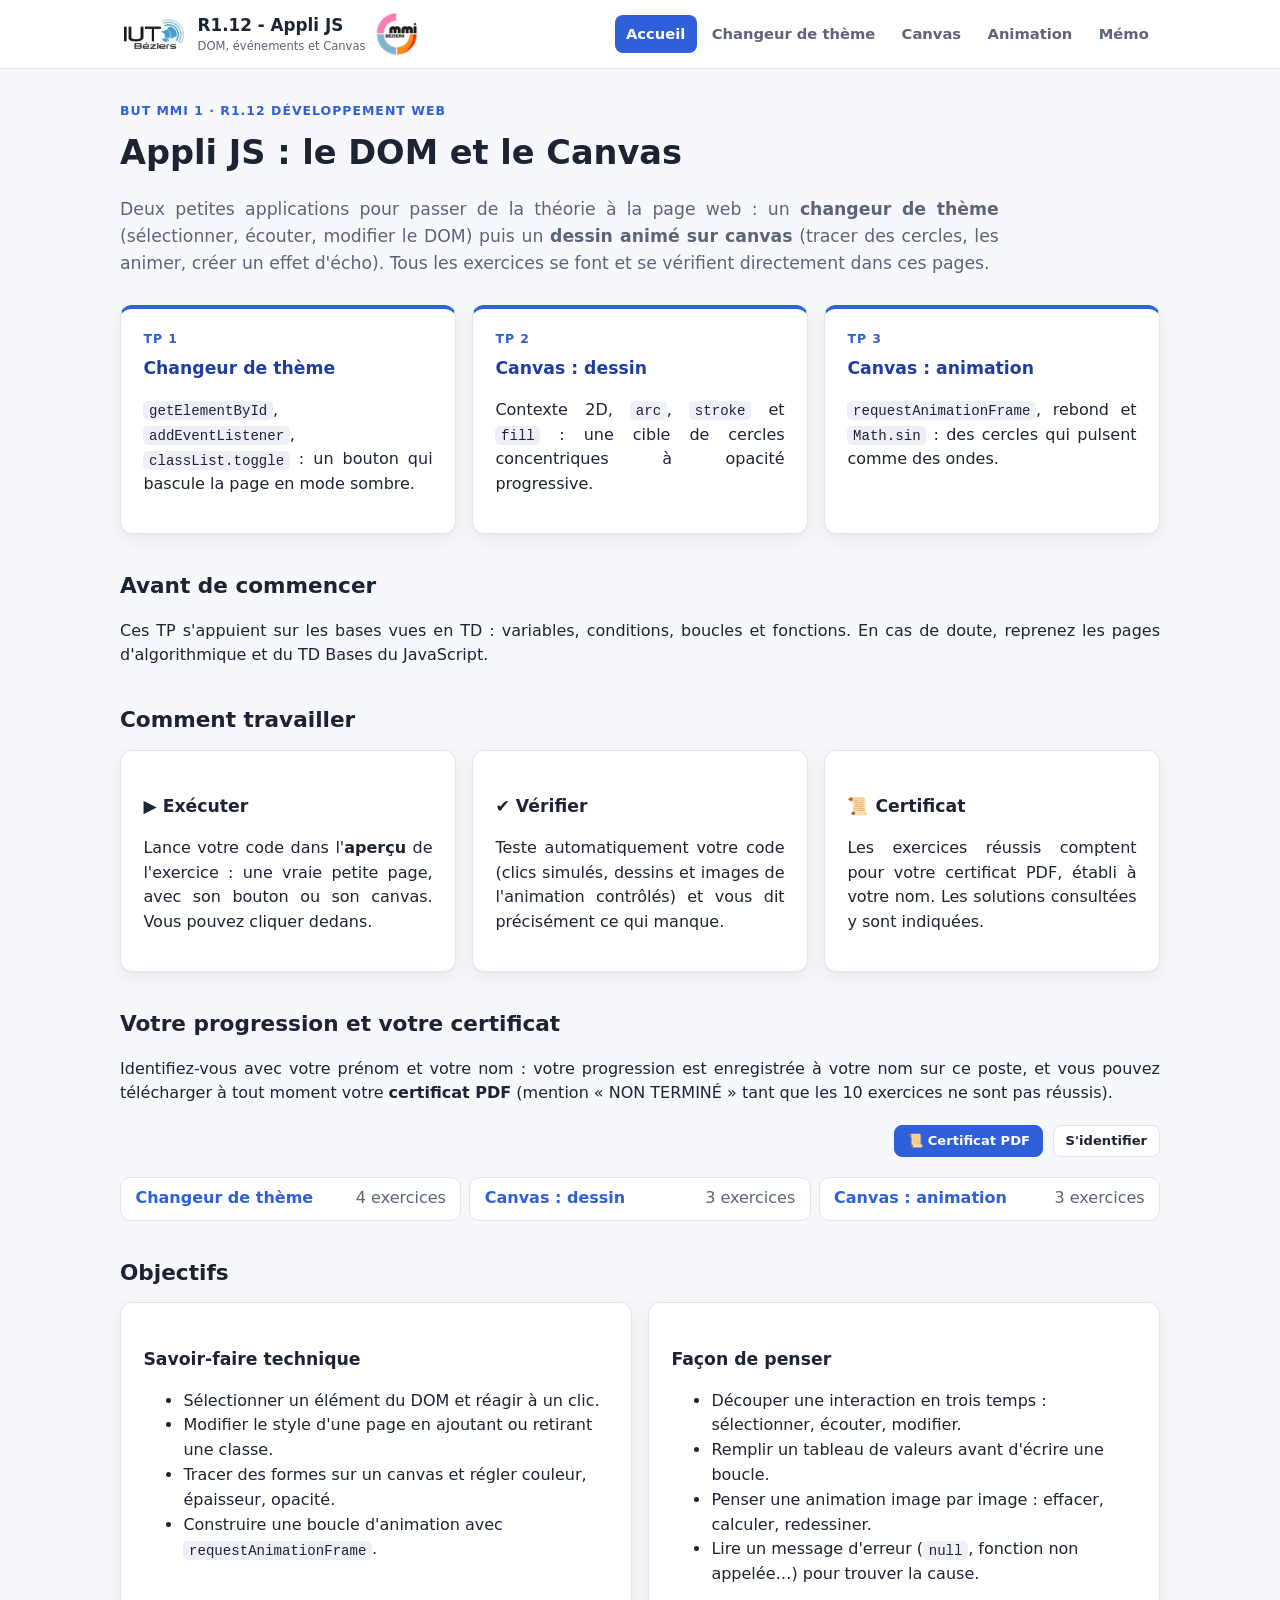
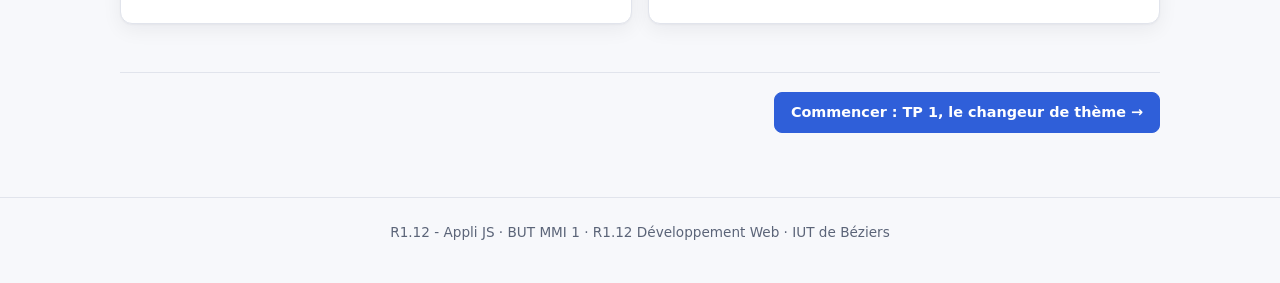
==== commit f2e8a39e: "Ajoute les logos IUT de Béziers et MMI Béziers autour du titre Logo de l'IUT à gauche du titre et lo" ====
--- a/index.html
+++ b/index.html
@@ -13,8 +13,11 @@
     <header class="site-header">
       <nav class="nav-wrap">
         <a class="brand" href="index.html"
-          >R1.12 - Appli JS
-          <small>DOM, événements et Canvas</small>
+          ><img src="img/logo_iut.jpg" alt="" />
+          <span
+            >R1.12 - Appli JS
+            <small>DOM, événements et Canvas</small></span
+          ><img src="img/logo_mmi.jpg" alt="" />
         </a>
         <div class="site-nav">
           <a href="index.html" data-nav="index">Accueil</a>
--- a/css/style.css
+++ b/css/style.css
@@ -1469,3 +1469,37 @@
   margin-top: 0;
   color: var(--primary-dark);
 }
+
+/* ---------- Logos IUT (à gauche) et MMI (à droite) du titre ---------- */
+
+.brand {
+  display: flex;
+  align-items: center;
+  gap: 0.6rem;
+}
+.brand img {
+  height: 34px;
+  width: auto;
+  border-radius: 6px;
+  background: #fff;
+  padding: 2px 4px;
+}
+/* Le logo MMI est carre : a hauteur egale il paraitrait plus petit que
+   celui de l'IUT, tout en largeur. */
+.brand img[src$='logo_mmi.jpg'] {
+  height: 44px;
+  padding: 0;
+  border-radius: 50%;
+}
+@media (max-width: 480px) {
+  .brand {
+    white-space: normal;
+    gap: 0.45rem;
+  }
+  .brand img {
+    height: 28px;
+  }
+  .brand img[src$='logo_mmi.jpg'] {
+    height: 36px;
+  }
+}
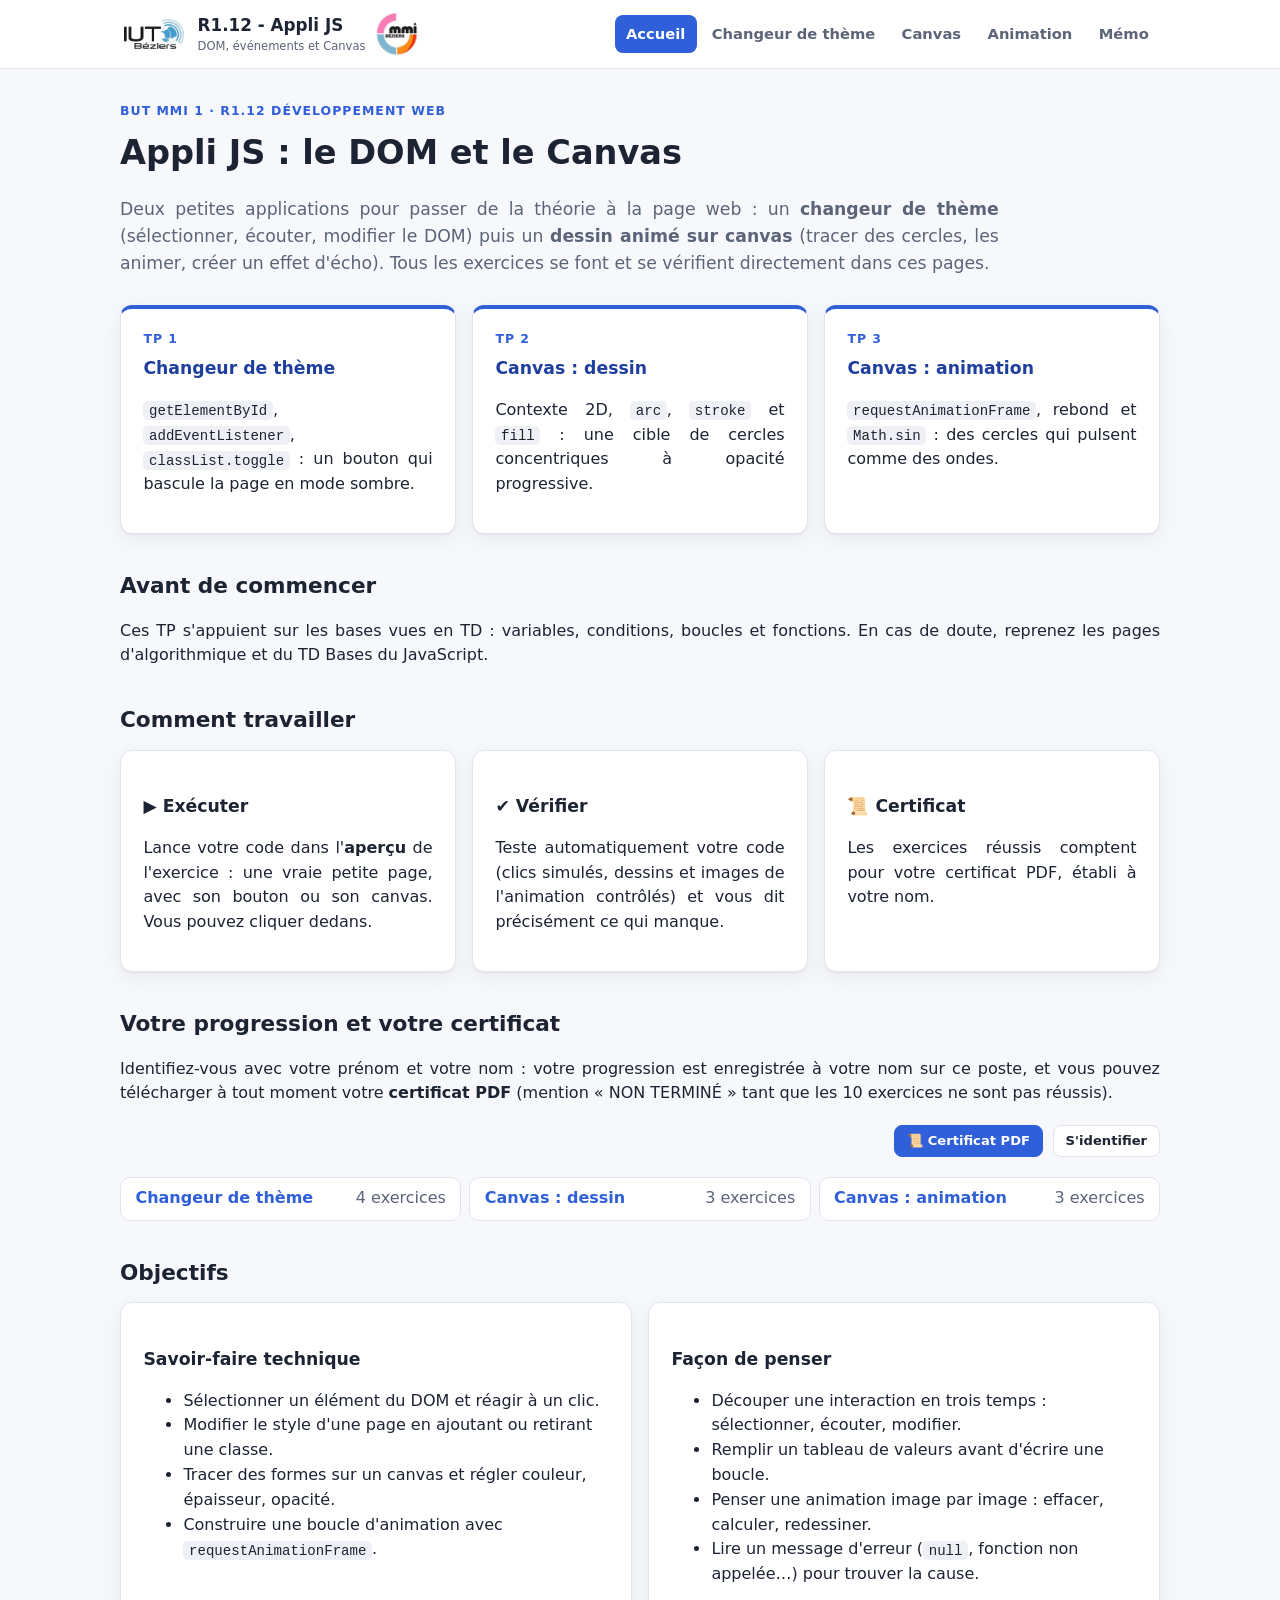
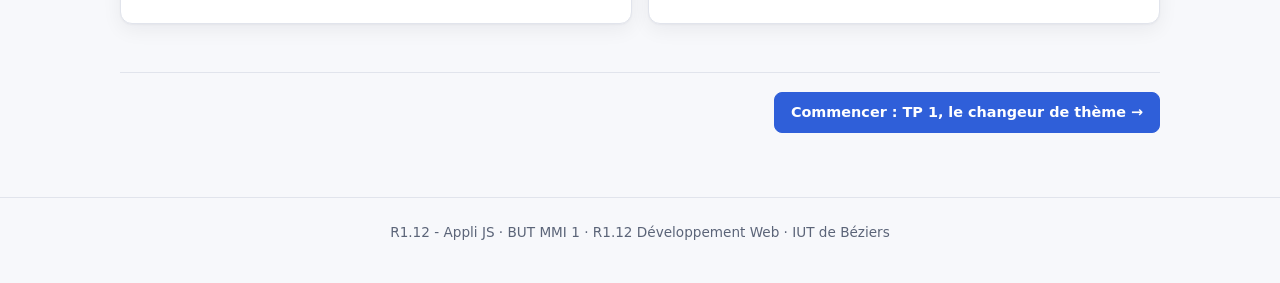
==== commit db8d5f94: "Retire « Voir une solution » des ateliers - Plus de bouton ni de bloc solution dans les ateliers ; s" ====
--- a/index.html
+++ b/index.html
@@ -77,7 +77,7 @@
         </div>
         <div class="card">
           <h3>📜 Certificat</h3>
-          <p>Les exercices réussis comptent pour votre certificat PDF, établi à votre nom. Les solutions consultées y sont indiquées.</p>
+          <p>Les exercices réussis comptent pour votre certificat PDF, établi à votre nom.</p>
         </div>
       </div>
 
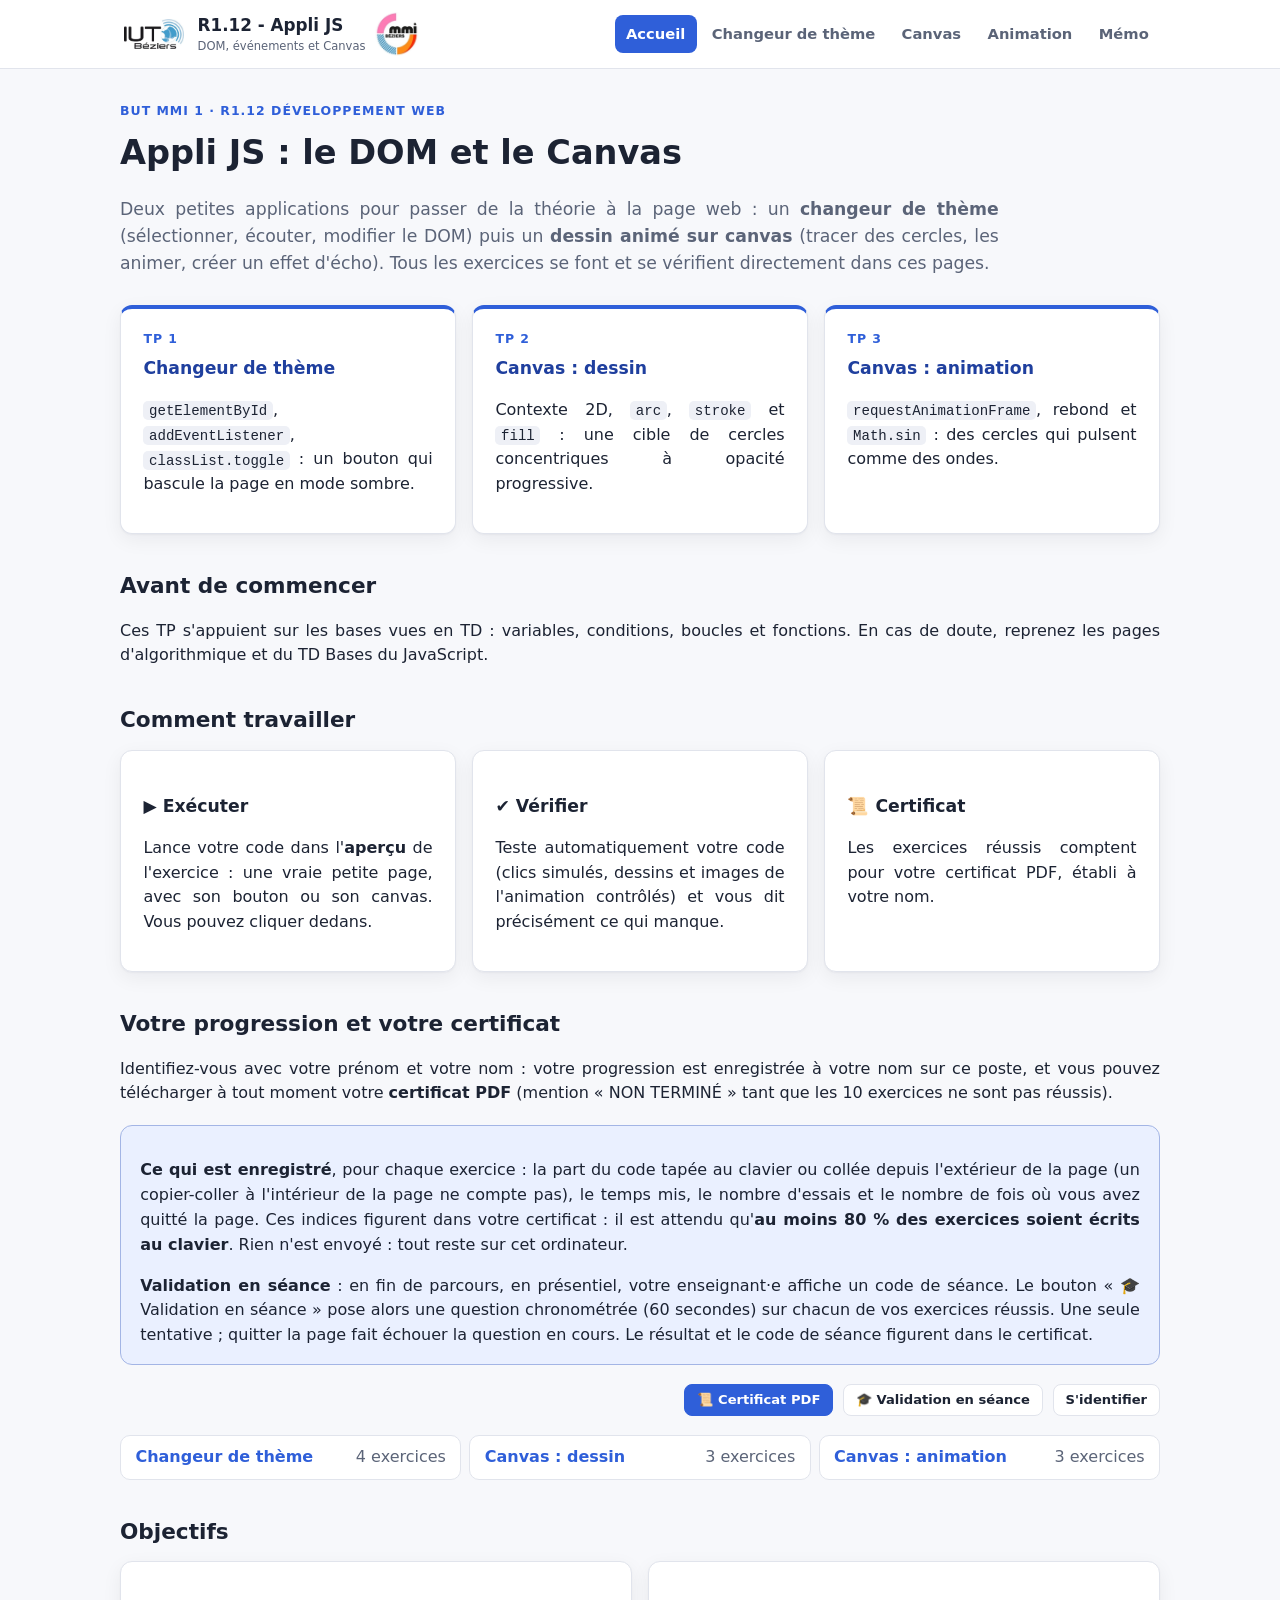
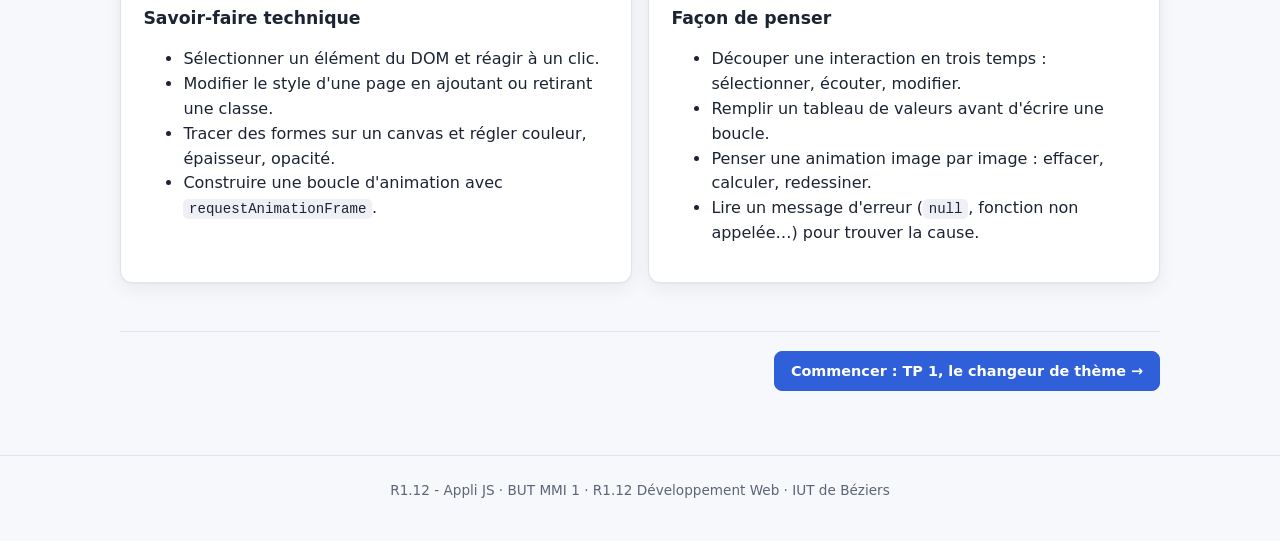
==== commit 91d9cc55: "Indices de démarche et validation en séance dans le certificat - Mesure de la saisie par exercice (c" ====
--- a/index.html
+++ b/index.html
@@ -88,9 +88,29 @@
         tout moment votre <strong>certificat PDF</strong> (mention « NON
         TERMINÉ » tant que les 10 exercices ne sont pas réussis).
       </p>
+      <div class="callout info">
+        <p>
+          <strong>Ce qui est enregistré</strong>, pour chaque exercice : la part du
+          code tapée au clavier ou collée depuis l'extérieur de la page (un
+          copier-coller à l'intérieur de la page ne compte pas), le temps mis,
+          le nombre d'essais et le nombre de fois où vous avez quitté la page.
+          Ces indices figurent dans votre certificat : il est attendu qu'<strong>au
+          moins 80 % des exercices soient écrits au clavier</strong>. Rien n'est
+          envoyé : tout reste sur cet ordinateur.
+        </p>
+        <p>
+          <strong>Validation en séance</strong> : en fin de parcours, en
+          présentiel, votre enseignant·e affiche un code de séance. Le bouton
+          « 🎓 Validation en séance » pose alors une question chronométrée
+          (60 secondes) sur chacun de vos exercices réussis. Une seule
+          tentative ; quitter la page fait échouer la question en cours. Le
+          résultat et le code de séance figurent dans le certificat.
+        </p>
+      </div>
       <div class="session-barre">
         <span id="etudiant-nom" class="session-nom"></span>
         <button type="button" class="btn petit" id="ouvrir-certificat">📜 Certificat PDF</button>
+        <button type="button" class="btn secondary petit" id="validation-seance">🎓 Validation en séance</button>
         <button type="button" class="btn secondary petit" id="changer-etudiant">S'identifier</button>
       </div>
       <ul class="progression-tp" id="progression-tp"></ul>
@@ -133,6 +153,7 @@
     <script src="js/parcours.js"></script>
     <script src="js/atelier.js"></script>
     <script src="js/exercices-data.js"></script>
+    <script src="js/seance.js"></script>
     <script src="js/exercices.js"></script>
   </body>
 </html>
--- a/css/style.css
+++ b/css/style.css
@@ -1503,3 +1503,57 @@
     height: 36px;
   }
 }
+
+/* ---------- Validation en séance ---------- */
+
+.fenetre-large {
+  width: min(720px, 100%);
+}
+.fenetre ul {
+  padding-left: 1.2rem;
+}
+.seance-progression {
+  font-size: 0.85rem;
+  font-weight: 700;
+  color: var(--text-muted);
+  margin: 0 0 0.5rem;
+}
+.seance-temps {
+  height: 8px;
+  border-radius: 999px;
+  background: var(--code-bg);
+  overflow: hidden;
+  margin-bottom: 1rem;
+}
+.seance-temps div {
+  height: 100%;
+  width: 100%;
+  background: var(--primary);
+  transition: width 0.2s linear;
+}
+.seance-question {
+  font-size: 1.05rem;
+  font-weight: 600;
+}
+.seance-code {
+  margin: 0.6rem 0 0.4rem;
+}
+.seance-code summary {
+  cursor: pointer;
+  font-size: 0.9rem;
+  color: var(--primary-dark);
+}
+.seance-code pre {
+  max-height: 14rem;
+  overflow: auto;
+  margin: 0.5rem 0 0;
+}
+.seance-alerte {
+  padding: 0.6rem 0.9rem;
+  border-radius: 8px;
+  background: var(--warn-bg);
+  border: 1px solid color-mix(in srgb, var(--warn) 35%, var(--border));
+}
+.seance-score {
+  font-size: 1.1rem;
+}
